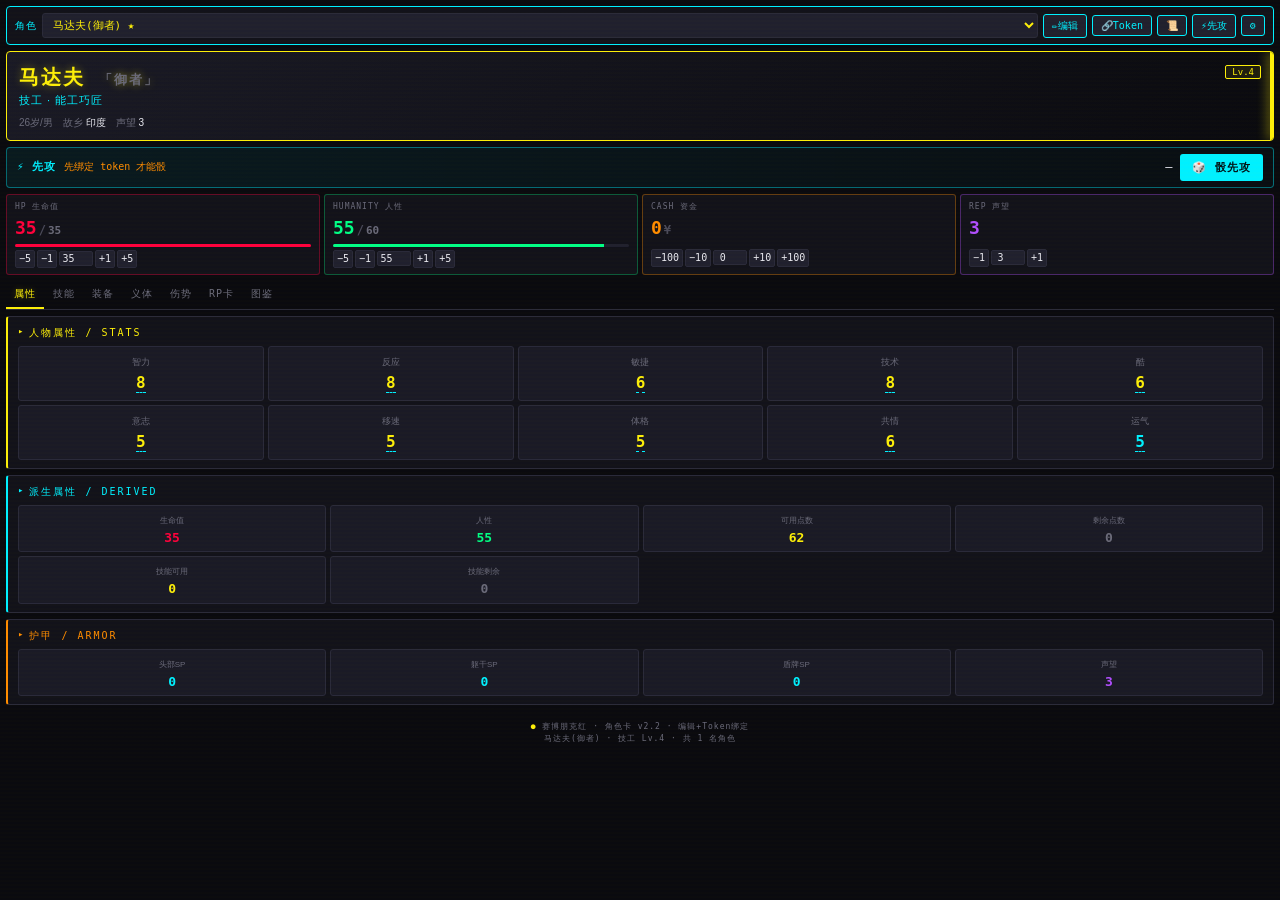
==== index.html @ 2d1e7cb6 "deploy via api" ====
<!DOCTYPE html>
<html lang="zh-CN">
<head>
  <meta charset="UTF-8" />
  <meta name="viewport" content="width=device-width, initial-scale=1.0" />
  <title>赛博朋克红 · 角色卡</title>
  <link rel="icon" type="image/svg+xml" href="./icon.svg" />
  <script type="module" crossorigin src="./assets/main-CQBgsiKJ.js"></script>
  <link rel="modulepreload" crossorigin href="./assets/initiative-YXLlTdGI.js">
  <link rel="stylesheet" crossorigin href="./assets/initiative-C8Qdg8D6.css">
</head>
<body>
  <div id="app"></div>
</body>
</html>
---- assets/initiative-C8Qdg8D6.css ----
:root{--bg: #0a0a0f;--bg-panel: #12121a;--bg-panel-2: #1a1a26;--bg-panel-3: #20202e;--border: #2a2a3a;--border-bright: #3a3a4a;--yellow: #FCEE0A;--cyan: #00F0FF;--red: #FF003C;--green: #00FF85;--orange: #FF8C00;--purple: #B14EFF;--text: #e8e8f0;--muted: #6a6a7a;--muted-2: #4a4a5a;--mono: "JetBrains Mono", "Cascadia Code", "Consolas", "MiSans", monospace;--sans: "MiSans", "Microsoft YaHei", "PingFang SC", sans-serif}*{margin:0;padding:0;box-sizing:border-box}html,body{background:var(--bg);color:var(--text);font-family:var(--sans);font-size:12px;line-height:1.5;-webkit-font-smoothing:antialiased}body:before{content:"";position:fixed;inset:0;background:repeating-linear-gradient(0deg,transparent,transparent 2px,rgba(252,238,10,.012) 2px,rgba(252,238,10,.012) 4px);pointer-events:none;z-index:9999}#app{min-height:100vh;padding:6px}.header{background:linear-gradient(135deg,#1a1a26,#0a0a0f);border:1px solid var(--yellow);border-radius:4px;padding:10px 12px;margin-bottom:6px;position:relative;overflow:hidden}.header:after{content:"";position:absolute;top:0;right:0;width:3px;height:100%;background:var(--yellow);box-shadow:0 0 12px var(--yellow)}.header-top{display:flex;justify-content:space-between;align-items:flex-start;gap:8px}.header-name{font-family:var(--mono);font-size:20px;font-weight:700;color:var(--yellow);letter-spacing:2px;text-shadow:0 0 8px rgba(252,238,10,.4)}.header-alias{font-size:11px;color:var(--cyan);letter-spacing:1px}.header-career{font-size:10px;color:var(--muted);font-family:var(--mono);margin-top:2px;text-align:right}.header-career b{color:var(--orange)}.header-meta{display:flex;flex-wrap:wrap;gap:3px 10px;margin-top:6px;font-size:10px;color:var(--muted)}.header-meta b{color:var(--text);font-weight:400}.tag{background:#fcee0a14;border:1px solid var(--yellow);color:var(--yellow);padding:1px 6px;border-radius:2px;font-family:var(--mono);font-size:9px}.tag.cyan{border-color:var(--cyan);color:var(--cyan);background:#00f0ff14}.init-strip{display:flex;align-items:center;gap:8px;background:linear-gradient(90deg,#00f0ff12,#00f0ff05);border:1px solid rgba(0,240,255,.4);border-radius:4px;padding:6px 10px;margin-bottom:6px}.init-strip-left{display:flex;align-items:center;gap:8px;flex:1;min-width:0}.init-strip-label{font-family:var(--mono);font-size:11px;font-weight:700;color:var(--cyan);letter-spacing:1px}.init-strip-formula{font-size:11px;color:var(--text);font-family:var(--mono)}.init-strip-formula b{color:var(--yellow);font-size:14px}.init-strip-formula .warn{color:var(--orange);font-size:10px}.init-strip-result{display:flex;align-items:baseline;gap:4px;font-family:var(--mono);min-width:54px;justify-content:flex-end}.init-strip-result .i-f{color:var(--muted);font-size:10px}.init-strip-result .i-t{color:var(--yellow);font-size:18px;font-weight:700;text-shadow:0 0 8px rgba(252,238,10,.4)}.init-strip-btn{background:var(--cyan);color:#001014;border:none;border-radius:3px;font-family:var(--mono);font-size:11px;font-weight:700;padding:6px 12px;cursor:pointer;letter-spacing:1px;transition:filter .1s,transform .05s}.init-strip-btn:hover{filter:brightness(1.15)}.init-strip-btn:active{transform:translateY(1px)}.init-strip-btn:disabled{opacity:.5;cursor:wait}.trackers{display:grid;grid-template-columns:1fr 1fr 1fr 1fr;gap:4px;margin-bottom:6px}.tracker{background:var(--bg-panel);border:1px solid var(--border);border-radius:3px;padding:6px 8px;position:relative}.tracker.hp{border-color:#ff003c59}.tracker.hum{border-color:#00ff854d}.tracker.cash{border-color:#ff8c0059}.tracker.rep{border-color:#b14eff59}.tracker-label{font-family:var(--mono);font-size:8px;letter-spacing:1px;color:var(--muted);text-transform:uppercase}.tracker-num{font-family:var(--mono);font-size:16px;font-weight:700;display:flex;align-items:baseline;gap:2px;margin:1px 0 3px}.tracker-num .cur{font-size:18px}.tracker-num .sep{color:var(--muted-2);font-size:12px}.tracker-num .max{color:var(--muted);font-size:11px}.hp .tracker-num .cur{color:var(--red)}.hum .tracker-num .cur{color:var(--green)}.cash .tracker-num .cur{color:var(--orange)}.rep .tracker-num .cur{color:var(--purple)}.tracker-bar{height:3px;background:var(--bg-panel-3);border-radius:2px;overflow:hidden}.tracker-bar-fill{height:100%;transition:width .3s}.hp .tracker-bar-fill{background:var(--red);box-shadow:0 0 4px #ff003c80}.hum .tracker-bar-fill{background:var(--green)}.tracker-ctrl{display:flex;gap:2px;margin-top:3px;align-items:center}.tbtn{background:var(--bg-panel-3);border:1px solid var(--border);color:var(--text);min-width:20px;height:18px;border-radius:2px;font-family:var(--mono);font-size:10px;cursor:pointer;display:flex;align-items:center;justify-content:center;padding:0 3px;transition:border-color .1s}.tbtn:hover{border-color:var(--yellow);color:var(--yellow)}.tinput{background:var(--bg-panel-3);border:1px solid var(--border);color:var(--text);width:34px;text-align:center;font-family:var(--mono);font-size:10px;padding:1px 2px;border-radius:2px}.tinput:focus{outline:none;border-color:var(--yellow)}.tabs{display:flex;gap:1px;margin-bottom:6px;border-bottom:1px solid var(--border);overflow-x:auto}.tab{background:none;border:none;border-bottom:2px solid transparent;color:var(--muted);font-family:var(--mono);font-size:10px;padding:6px 8px;cursor:pointer;letter-spacing:1px;transition:all .15s;white-space:nowrap}.tab:hover{color:var(--text)}.tab.active{color:var(--yellow);border-bottom-color:var(--yellow);text-shadow:0 0 6px rgba(252,238,10,.3)}.panel{display:none;animation:fadeIn .15s ease}.panel.active{display:block}@keyframes fadeIn{0%{opacity:0}to{opacity:1}}.section{background:var(--bg-panel);border:1px solid var(--border);border-left:2px solid var(--yellow);border-radius:3px;padding:8px 10px;margin-bottom:6px}.section.cyan{border-left-color:var(--cyan)}.section.red{border-left-color:var(--red)}.section.green{border-left-color:var(--green)}.section.orange{border-left-color:var(--orange)}.section.purple{border-left-color:var(--purple)}.section-title{font-family:var(--mono);font-size:10px;letter-spacing:2px;color:var(--yellow);text-transform:uppercase;margin-bottom:6px;display:flex;align-items:center;gap:4px}.section.cyan .section-title{color:var(--cyan)}.section.red .section-title{color:var(--red)}.section.green .section-title{color:var(--green)}.section.orange .section-title{color:var(--orange)}.section.purple .section-title{color:var(--purple)}.section-title:before{content:"▸";font-size:9px}.section-title .count{margin-left:auto;font-size:8px;color:var(--muted);background:var(--bg-panel-3);padding:1px 5px;border-radius:2px}.stats-grid{display:grid;grid-template-columns:repeat(5,1fr);gap:4px}.stat-mini{background:var(--bg-panel-2);border:1px solid var(--border);border-radius:3px;padding:5px 4px;text-align:center;transition:border-color .1s}.stat-mini:hover{border-color:var(--yellow)}.stat-mini .sn{font-size:9px;color:var(--muted)}.stat-mini .sv{font-family:var(--mono);font-size:16px;font-weight:700;color:var(--yellow);display:block;margin-top:1px}.stat-mini.luck .sv{color:var(--cyan)}.derived-grid{display:grid;grid-template-columns:repeat(4,1fr);gap:4px;margin-top:6px}.derived-mini{background:var(--bg-panel-2);border:1px solid var(--border);border-radius:3px;padding:4px;text-align:center}.derived-mini .dn{font-size:8px;color:var(--muted)}.derived-mini .dv{font-family:var(--mono);font-size:13px;font-weight:700;display:block}.skill-cols{display:grid;grid-template-columns:1fr 1fr;gap:10px}.skill-group-title{font-size:9px;color:var(--cyan);font-family:var(--mono);letter-spacing:1px;margin:6px 0 3px;padding-bottom:2px;border-bottom:1px dashed var(--border)}.skill-group-title:first-child{margin-top:0}.skill-row{display:flex;align-items:center;justify-content:space-between;padding:2px 3px;border-radius:2px;font-size:11px;transition:background .1s}.skill-row:hover{background:#fcee0a0d}.skill-name{color:var(--text)}.skill-sub{font-size:8px;color:var(--orange);margin-left:3px}.skill-val{font-family:var(--mono);font-weight:700;min-width:22px;text-align:right;font-size:11px}.skill-val.trained{color:var(--yellow)}.skill-val.untrained{color:var(--muted)}.skill-val.zero{color:var(--muted-2)}.eq-card{background:var(--bg-panel-2);border:1px solid var(--border);border-radius:3px;padding:8px;margin-bottom:6px}.eq-name{font-family:var(--mono);font-size:12px;font-weight:700;color:var(--red);margin-bottom:4px}.eq-name.cyan{color:var(--cyan)}.eq-name.green{color:var(--green)}.eq-name.purple{color:var(--purple)}.eq-grid{display:grid;grid-template-columns:repeat(2,1fr);gap:2px 10px;font-size:10px;margin-bottom:4px}.eq-grid .label{color:var(--muted)}.eq-grid .val{color:var(--text);font-family:var(--mono)}.eq-note{font-size:10px;color:var(--muted);line-height:1.5;border-top:1px dashed var(--border);padding-top:4px;margin-top:4px}.cyber-summary{display:flex;gap:10px;font-size:9px;font-family:var(--mono);margin-bottom:6px;flex-wrap:wrap}.cyber-summary span{color:var(--muted)}.cyber-summary b{color:var(--yellow)}.cyber-eye-title{font-size:9px;color:var(--green);font-family:var(--mono);letter-spacing:1px;margin:4px 0 3px}.collapsible-toggle{width:100%;background:var(--bg-panel-2);border:1px solid var(--border);color:var(--text);font-family:var(--mono);font-size:10px;padding:5px 8px;border-radius:3px;cursor:pointer;text-align:left;margin-bottom:4px;display:flex;justify-content:space-between;align-items:center}.collapsible-toggle:hover{border-color:var(--yellow)}.collapsible-toggle .arrow{color:var(--yellow);transition:transform .2s;font-size:9px}.collapsible-toggle.open .arrow{transform:rotate(90deg)}.collapsible-content{display:none;margin-bottom:6px}.collapsible-content.open{display:block}.table-row{background:var(--bg-panel-2);border-left:2px solid var(--border);border-radius:2px;padding:5px 7px;margin-bottom:3px;font-size:10px;transition:all .1s}.table-row:hover{border-left-color:var(--cyan)}.table-row .tr-head{display:flex;justify-content:space-between;align-items:center;margin-bottom:1px}.table-row .tr-roll{font-family:var(--mono);font-size:9px;color:var(--yellow);background:#fcee0a1a;padding:0 4px;border-radius:2px}.table-row .tr-name{font-weight:700;color:var(--text)}.table-row .tr-effect{color:var(--muted);font-size:9px;line-height:1.4}.lp-field{display:flex;gap:6px;padding:3px 0;border-bottom:1px dashed var(--border);font-size:11px}.lp-field .lp-label{color:var(--muted);min-width:60px;font-size:10px}.lp-field .lp-val{color:var(--text);flex:1}.lp-field .lp-val.empty{color:var(--muted-2);font-style:italic}.backstory{font-size:11px;line-height:1.7;color:var(--text);text-align:justify;text-indent:2em;padding:8px;background:var(--bg-panel-2);border-radius:3px;border-left:2px solid var(--cyan)}.relation-card{background:var(--bg-panel-2);border:1px solid var(--border);border-left:2px solid var(--cyan);border-radius:3px;padding:7px;margin-bottom:5px}.relation-card.enemy{border-left-color:var(--red)}.relation-card.love{border-left-color:var(--purple)}.rc-name{font-weight:700;color:var(--cyan);font-size:12px}.relation-card.enemy .rc-name{color:var(--red)}.relation-card.love .rc-name{color:var(--purple)}.rc-rel{font-size:9px;color:var(--yellow);font-family:var(--mono);margin-left:5px}.rc-desc{font-size:10px;color:var(--muted);line-height:1.5;margin-top:3px}.footer{text-align:center;font-size:8px;color:var(--muted);font-family:var(--mono);padding:10px 0 6px;letter-spacing:1px}.footer .pulse{color:var(--yellow);animation:pulse 2s infinite}@keyframes pulse{0%,to{opacity:.4}50%{opacity:1}}::-webkit-scrollbar{width:5px}::-webkit-scrollbar-track{background:var(--bg)}::-webkit-scrollbar-thumb{background:var(--border);border-radius:3px}::-webkit-scrollbar-thumb:hover{background:var(--yellow)}.toast{position:fixed;bottom:12px;left:50%;transform:translate(-50%);background:var(--bg-panel);border:1px solid var(--yellow);color:var(--yellow);font-family:var(--mono);font-size:10px;padding:5px 12px;border-radius:3px;box-shadow:0 0 10px #fcee0a4d;z-index:1000;animation:toastIn .2s ease}@keyframes toastIn{0%{opacity:0;transform:translate(-50%,6px)}to{opacity:1;transform:translate(-50%)}}.empty{color:var(--muted-2);font-size:10px;padding:6px;font-style:italic}.roster-bar{display:flex;align-items:center;gap:5px;background:var(--bg-panel);border:1px solid var(--cyan);border-radius:4px;padding:6px 8px;margin-bottom:6px}.roster-label{font-family:var(--mono);font-size:10px;color:var(--cyan);letter-spacing:1px;white-space:nowrap}.roster-select{flex:1;min-width:0;background:var(--bg-panel-3);border:1px solid var(--border);color:var(--yellow);font-family:var(--mono);font-size:11px;padding:4px 6px;border-radius:3px;cursor:pointer}.roster-select:focus{outline:none;border-color:var(--yellow)}.roster-btn{background:var(--bg-panel-3);border:1px solid var(--cyan);color:var(--cyan);font-family:var(--mono);font-size:10px;padding:4px 8px;border-radius:3px;cursor:pointer;white-space:nowrap;transition:all .15s}.roster-btn:hover{background:var(--cyan);color:var(--bg)}a.roster-btn{text-decoration:none;display:inline-flex;align-items:center}.roster-btn:disabled{opacity:.5;cursor:wait}.roster-btn.danger{border-color:var(--red);color:var(--red);padding:4px 6px}.roster-btn.danger:hover{background:var(--red);color:#fff}.roster-btn.active{background:var(--yellow);color:var(--bg);border-color:var(--yellow)}.roster-menu-wrap{position:relative}.roster-menu{position:absolute;right:0;top:calc(100% + 6px);z-index:1000;min-width:168px;display:flex;flex-direction:column;gap:2px;background:var(--bg-panel);border:1px solid var(--cyan);border-radius:4px;padding:5px;box-shadow:0 6px 18px #0000008c}.roster-menu-item{display:block;width:100%;text-align:left;text-decoration:none;background:transparent;border:1px solid transparent;color:var(--cyan);font-family:var(--mono);font-size:11px;padding:6px 10px;border-radius:3px;cursor:pointer;white-space:nowrap;transition:all .15s}.roster-menu-item:hover{background:var(--bg-panel-3);border-color:var(--cyan)}.roster-menu-item:disabled{opacity:.5;cursor:wait}.roster-menu-item.danger{color:var(--red)}.roster-menu-item.danger:hover{background:var(--red);border-color:var(--red);color:#fff}.roster-menu-sep{height:1px;background:var(--border);margin:3px 6px}.edit-input{background:#fcee0a14;border:1px solid var(--yellow);color:var(--yellow);font-family:var(--mono);font-size:11px;padding:1px 4px;border-radius:2px;width:52px;max-width:100%}.edit-input.tiny{width:38px;padding:0 3px}.edit-input:focus{outline:none;background:#fcee0a33}.edit-input[type=text]{width:90px}textarea.edit-input{width:100%!important;min-height:60px;resize:vertical;line-height:1.4}.stat-mini .edit-input,.derived-mini .edit-input,.skill-val .edit-input{text-align:center}.header-name .edit-input{font-size:15px;font-weight:700;width:110px}.header-alias .edit-input{font-size:11px;width:130px}.header-meta .edit-input{width:50px}.token-bound{background:#00f0ff14;border:1px solid var(--cyan);color:var(--cyan);font-family:var(--mono);font-size:10px;padding:4px 8px;margin:4px 6px;border-radius:3px;text-align:center}.token-picker{position:fixed;top:50%;left:50%;transform:translate(-50%,-50%);background:var(--bg-panel-2);border:2px solid var(--cyan);border-radius:6px;width:280px;max-height:320px;display:flex;flex-direction:column;z-index:1000;box-shadow:0 8px 32px #00f0ff4d}.tp-head{background:var(--cyan);color:var(--bg);font-family:var(--mono);font-size:11px;font-weight:700;padding:8px 10px;border-radius:4px 4px 0 0;display:flex;justify-content:space-between;align-items:center}.tp-close{cursor:pointer;font-size:16px;line-height:1}.tp-list{overflow-y:auto;flex:1;padding:4px}.tp-row{display:flex;justify-content:space-between;align-items:center;padding:6px 8px;margin:2px 0;background:var(--bg-panel-3);border:1px solid var(--border);border-radius:3px;cursor:pointer;font-family:var(--mono);font-size:11px;color:var(--text)}.tp-row:hover{border-color:var(--cyan);background:#00f0ff1a}.tp-row.cur{border-color:var(--green)}.tp-name{color:var(--text)}.tp-bind{color:var(--cyan);font-size:10px}.tp-row.cur .tp-bind{color:var(--green)}.tp-unbind{background:transparent;border:1px solid var(--red);color:var(--red);font-family:var(--mono);font-size:10px;padding:6px;margin:6px;border-radius:3px;cursor:pointer}.tp-unbind:hover{background:var(--red);color:#fff}.x2{display:inline-block;background:var(--red);color:#fff;font-size:8px;padding:0 3px;border-radius:2px;margin-left:3px;vertical-align:middle}.dice-val{cursor:pointer;border-bottom:1px dashed var(--cyan);transition:all .15s}.dice-val:hover{color:var(--cyan);text-shadow:0 0 6px rgba(0,240,255,.7);border-bottom-style:solid}.dice-val.dmg{border-bottom-color:var(--red)}.dice-val.dmg:hover{color:var(--red);text-shadow:0 0 6px rgba(255,0,60,.7)}.dice-overlay{position:fixed;inset:0;background:#000000bf;display:flex;align-items:center;justify-content:center;z-index:9999}.dice-modal{width:92%;max-width:460px;max-height:88vh;overflow-y:auto;background:#0d0d0f;border:1px solid var(--cyan);box-shadow:0 0 24px #00f0ff4d,inset 0 0 40px #000c;border-radius:4px;font-family:var(--mono)}.dice-head{display:flex;justify-content:space-between;align-items:center;padding:10px 14px;border-bottom:1px solid rgba(0,240,255,.3);background:linear-gradient(90deg,rgba(0,240,255,.08),transparent)}.dice-title{color:var(--cyan);font-size:14px;font-weight:700;letter-spacing:1px}.dice-close{color:var(--muted);font-size:20px;cursor:pointer;padding:0 4px}.dice-close:hover{color:var(--red)}.dice-body{padding:14px}.dice-formula{color:var(--text);font-size:12px;padding:8px 10px;margin-bottom:12px;background:#fcee0a0d;border-left:3px solid var(--yellow)}.dice-formula .hl,.hl{color:var(--yellow)}.dice-row{display:flex;align-items:center;gap:8px;margin-bottom:10px;font-size:11px;color:var(--text);flex-wrap:wrap}.dice-row>label:first-child{min-width:60px;color:var(--muted)}.dice-row select,.dice-num{background:#000;border:1px solid rgba(0,240,255,.4);color:var(--cyan);font-family:var(--mono);font-size:12px;padding:4px 6px;border-radius:2px}.dice-num{width:56px}.dice-num:focus,.dice-row select:focus{outline:none;border-color:var(--yellow)}.dice-hint{color:var(--muted);font-size:10px}.dice-stepper{display:flex;align-items:center;gap:6px}.dice-stepper span{min-width:20px;text-align:center;color:var(--yellow);font-size:14px}.dice-sbtn{background:transparent;border:1px solid var(--cyan);color:var(--cyan);font-family:var(--mono);font-size:11px;padding:3px 9px;border-radius:2px;cursor:pointer}.dice-sbtn:hover{background:#00f0ff26}.dice-wound{color:var(--red);font-size:11px}.dice-check{display:flex;align-items:center;gap:4px;color:var(--muted);font-size:10px;cursor:pointer}.dice-roll-btn{width:100%;padding:10px;margin-top:6px;background:var(--cyan);color:#000;border:none;font-family:var(--mono);font-size:14px;font-weight:700;letter-spacing:2px;border-radius:3px;cursor:pointer;transition:all .15s}.dice-roll-btn:hover{box-shadow:0 0 16px #00f0ff99;transform:translateY(-1px)}.dice-roll-btn:active{transform:translateY(0)}.dice-roll-btn.red{background:var(--red);color:#fff}.dice-roll-btn.red:hover{box-shadow:0 0 16px #ff003c99}.dice-roll-btn.dark{background:#1a1a1f;color:var(--red);border:1px solid var(--red)}.dice-roll-btn.dark:hover{background:var(--red);color:#fff}.dice-result{padding:14px;border-top:1px solid rgba(0,240,255,.3);background:#00000080}.dice-dice-row{display:flex;align-items:center;gap:6px;justify-content:center;margin-bottom:10px;flex-wrap:wrap}.dice-dice-row.small{margin-bottom:6px}.die-face{display:inline-flex;align-items:center;justify-content:center;width:36px;height:36px;font-size:17px;font-weight:700;background:linear-gradient(135deg,#1a1a22,#0a0a0e);border:2px solid var(--cyan);color:var(--cyan);border-radius:6px;box-shadow:0 2px 8px #0009;animation:die-pop .3s ease-out}.die-face.crit{border-color:var(--yellow);color:var(--yellow);box-shadow:0 0 12px #fcee0a80}.die-face.fumble{border-color:var(--red);color:var(--red);box-shadow:0 0 12px #ff003c80}.die-face.six{border-color:var(--green);color:var(--green)}.die-face.bonus{border-color:var(--muted);color:var(--muted);width:28px;height:28px;font-size:13px}.die-op{color:var(--text);font-size:16px}@keyframes die-pop{0%{transform:scale(.3) rotate(-20deg);opacity:0}60%{transform:scale(1.15) rotate(5deg)}to{transform:scale(1) rotate(0);opacity:1}}.dice-calc{text-align:center;color:var(--text);font-size:12px;margin-bottom:8px}.dice-verdict{text-align:center;margin-bottom:4px}.verd{font-size:17px;font-weight:700;letter-spacing:3px}.verd.success{color:var(--green);text-shadow:0 0 10px rgba(0,255,133,.6)}.verd.fail{color:var(--red);text-shadow:0 0 10px rgba(255,0,60,.6)}.verd.crit{color:var(--yellow);text-shadow:0 0 14px rgba(252,238,10,.8);font-size:20px}.verd.fumble{color:var(--red);text-shadow:0 0 14px rgba(255,0,60,.9);font-size:20px}.verd.dmg{color:var(--orange);text-shadow:0 0 10px rgba(255,153,0,.6)}.dice-injury-alert{margin-top:10px;padding:10px;text-align:center;border:1px solid var(--red);border-radius:3px;background:#ff003c1a;color:var(--red);font-size:12px}.dice-injury-btns{display:flex;gap:8px;justify-content:center;margin-top:8px}.dice-injury-result{margin-top:10px;padding:10px;border:1px solid var(--orange);border-radius:3px;background:#ff99000f}.inj-name{color:var(--orange);font-size:13px;font-weight:700;text-align:center;margin-bottom:6px}.inj-effect{color:var(--text);font-size:11px;line-height:1.5;margin-bottom:6px}.inj-cure{color:var(--muted);font-size:10px}.death-save-box{display:flex;align-items:center;justify-content:space-between;gap:10px;flex-wrap:wrap}.ds-desc{color:var(--muted);font-size:11px;flex:1;min-width:200px}.ds-desc b{color:var(--yellow)}.ds-btn{background:#1a1a1f;border:1px solid var(--red);color:var(--red);font-family:var(--mono);font-size:12px;font-weight:700;padding:8px 16px;border-radius:3px;cursor:pointer}.ds-btn:hover{background:var(--red);color:#fff;box-shadow:0 0 12px #ff003c80}.section.dark .section-title{color:var(--red);border-color:var(--red)}.hist-badge{position:absolute;top:-5px;right:-5px;background:var(--red);color:#fff;font-size:9px;min-width:15px;height:15px;line-height:15px;border-radius:8px;text-align:center;padding:0 3px}#history-btn{position:relative}.hist-panel{position:absolute;inset:44px 0 0;background:#08080af7;z-index:500;display:flex;flex-direction:column;border-top:2px solid var(--cyan);animation:hist-slide .2s ease-out}@keyframes hist-slide{0%{transform:translateY(-12px);opacity:0}to{transform:translateY(0);opacity:1}}.hist-panel-head{display:flex;align-items:center;gap:10px;padding:8px 12px;border-bottom:1px solid rgba(0,240,255,.25);background:#00f0ff0d}.hist-panel-title{flex:1;color:var(--cyan);font-size:12px;font-weight:700}.hist-clear{color:var(--muted);font-size:10px;cursor:pointer;border:1px solid var(--muted);padding:2px 8px;border-radius:2px}.hist-clear:hover{color:var(--red);border-color:var(--red)}.hist-close{color:var(--muted);font-size:18px;cursor:pointer;padding:0 4px}.hist-close:hover{color:var(--red)}.hist-fx-bar{display:flex;align-items:center;gap:6px;padding:5px 12px;border-bottom:1px solid rgba(0,240,255,.15);background:#0000004d;font-size:10px}.hist-fx-label{color:var(--muted)}.hist-fx-btn{background:transparent;border:1px solid rgba(0,240,255,.35);color:var(--muted);font-family:var(--mono);font-size:10px;padding:2px 8px;border-radius:2px;cursor:pointer}.hist-fx-btn:hover{border-color:var(--cyan);color:var(--cyan)}.hist-fx-btn.on{background:#00f0ff26;border-color:var(--cyan);color:var(--cyan)}.hist-fx-hint{color:var(--yellow);font-size:9px;margin-left:auto}.hist-list{flex:1;overflow-y:auto;padding:8px 10px;display:flex;flex-direction:column;gap:8px}.hist-empty{color:var(--muted);font-size:11px;text-align:center;padding:30px 0}.hist-item{display:flex;align-items:stretch;gap:0;border-radius:4px;overflow:hidden;background:#14141cd9;border:1px solid rgba(255,255,255,.06)}.hist-bar{width:5px;flex-shrink:0;background:var(--orange)}.hist-item.success .hist-bar{background:var(--green)}.hist-item.fail .hist-bar{background:var(--red)}.hist-item.crit .hist-bar{background:var(--yellow)}.hist-item.fumble .hist-bar{background:var(--red)}.hist-item.dmg .hist-bar{background:var(--orange)}.hist-item.info .hist-bar{background:var(--cyan)}.hist-item.secret .hist-bar{background:var(--purple)}.hist-item.secret{background:#924eb514;border:1px dashed rgba(146,78,181,.4)}.hist-main{flex:1;min-width:0;padding:6px 8px;display:flex;flex-direction:column;gap:3px}.hist-row1{display:flex;align-items:center;gap:6px}.hist-role{font-size:8px;font-weight:700;padding:1px 5px;border-radius:2px;letter-spacing:.5px}.hist-role.gm{background:#8e44ad;color:#fff}.hist-role.pl{background:#3a4a5a;color:#cfd8dc}.hist-name{color:#e8e8f0;font-size:12px;font-weight:700}.hist-char{color:var(--muted);font-size:10px}.hist-gm-tag{color:var(--purple);font-size:9px;border:1px solid var(--purple);padding:0 4px;border-radius:2px}.hist-row2{display:flex;align-items:center;gap:5px;flex-wrap:wrap}.hist-die{display:inline-flex;align-items:center;justify-content:center;min-width:22px;height:22px;padding:0 3px;background:#fff;color:#1a1a22;border-radius:3px;font-size:12px;font-weight:700}.hist-die.crit{background:var(--yellow);color:#1a1400}.hist-die.fumble{background:var(--red);color:#fff}.hist-formula{color:#9aa0b0;font-size:12px}.hist-row3{display:flex;align-items:center;gap:8px}.hist-title{color:var(--muted);font-size:10px}.hist-verdict{font-size:11px;font-weight:700}.hist-verdict.success{color:var(--green)}.hist-verdict.fail{color:var(--red)}.hist-verdict.crit{color:var(--yellow)}.hist-verdict.fumble{color:var(--red)}.hist-verdict.dmg{color:var(--orange)}.hist-verdict.info{color:var(--text)}.hist-verdict.secret{color:var(--purple);font-style:italic}.hist-side{display:flex;flex-direction:column;align-items:flex-end;justify-content:space-between;padding:4px 10px 4px 4px;flex-shrink:0}.hist-time{color:#6a7080;font-size:10px}.hist-total{color:#4dd0e1;font-size:24px;font-weight:800;line-height:1.1;font-family:var(--mono)}.hist-total.crit{color:var(--yellow);text-shadow:0 0 8px rgba(252,238,10,.5)}.hist-total.fumble,.hist-total.fail{color:var(--red)}.hist-total.success{color:var(--green)}.hist-total.dmg{color:var(--orange)}.hist-total.secret{color:var(--purple);font-size:20px}.ra-overlay{position:fixed;inset:0;z-index:10000;display:flex;align-items:center;justify-content:center;background:#00000073;animation:ra-fadein .2s ease-out;cursor:pointer}@keyframes ra-fadein{0%{opacity:0}to{opacity:1}}.ra-overlay.fade-out{opacity:0;transition:opacity .35s}.ra-card{background:#0c0c10;border:2px solid var(--cyan);box-shadow:0 0 40px #00f0ff66,inset 0 0 60px #000000e6;border-radius:8px;padding:20px 28px;text-align:center;font-family:var(--mono);min-width:240px;max-width:90%;animation:ra-pop .25s cubic-bezier(.34,1.56,.64,1)}@keyframes ra-pop{0%{transform:scale(.6);opacity:0}to{transform:scale(1);opacity:1}}.ra-player{color:var(--cyan);font-size:12px;margin-bottom:4px;letter-spacing:1px}.ra-title{color:var(--text);font-size:14px;font-weight:700;margin-bottom:14px}.ra-dice{display:flex;align-items:center;justify-content:center;gap:10px;margin-bottom:14px;flex-wrap:wrap}.ra-die{display:inline-flex;align-items:center;justify-content:center;width:56px;height:56px;font-size:26px;font-weight:700;background:linear-gradient(135deg,#1e1e28,#0a0a10);border:3px solid var(--cyan);color:var(--cyan);border-radius:10px;box-shadow:0 4px 16px #000c}.ra-die.landed{animation:ra-land .3s cubic-bezier(.34,1.56,.64,1)}@keyframes ra-land{0%{transform:scale(1.3) rotate(8deg)}to{transform:scale(1) rotate(0)}}.ra-die.crit{border-color:var(--yellow);color:var(--yellow);box-shadow:0 0 20px #fcee0a99}.ra-die.fumble{border-color:var(--red);color:var(--red);box-shadow:0 0 20px #ff003c99}.ra-card.show-result{animation:ra-glow .5s ease-out}@keyframes ra-glow{0%{box-shadow:0 0 40px #00f0ff66}50%{box-shadow:0 0 60px #00f0ffb3}to{box-shadow:0 0 40px #00f0ff66}}.ra-formula{color:var(--muted);font-size:12px;margin-bottom:8px}.ra-verdict{font-size:22px;font-weight:700;letter-spacing:4px}.ra-verdict.success{color:var(--green);text-shadow:0 0 16px rgba(0,255,133,.7)}.ra-verdict.fail{color:var(--red);text-shadow:0 0 16px rgba(255,0,60,.7)}.ra-verdict.crit{color:var(--yellow);text-shadow:0 0 20px rgba(252,238,10,.9)}.ra-verdict.fumble{color:var(--red);text-shadow:0 0 20px rgba(255,0,60,.9)}.ra-verdict.dmg{color:var(--orange);text-shadow:0 0 16px rgba(255,153,0,.7)}.ra-verdict.info{color:var(--text)}.theme-overlay{position:fixed;inset:0;background:#000000bf;display:flex;align-items:center;justify-content:center;z-index:10001}.theme-modal{width:94%;max-width:470px;max-height:90vh;overflow-y:auto;background:var(--bg-panel);border:1px solid var(--cyan);box-shadow:0 0 24px #00f0ff40;border-radius:4px;font-family:var(--mono)}.theme-body{padding:12px 14px}.th-section-title{color:var(--yellow);font-size:11px;font-weight:700;margin:10px 0 8px;letter-spacing:1px}.th-hint{color:var(--muted);font-size:9px;font-weight:400;margin-left:6px}.th-presets{display:grid;grid-template-columns:repeat(3,1fr);gap:6px}.th-preset{display:flex;flex-direction:column;align-items:center;gap:4px;background:var(--bg);border:1px solid var(--border);padding:8px 4px;border-radius:4px;cursor:pointer;transition:all .15s}.th-preset:hover{border-color:var(--cyan);transform:translateY(-1px)}.th-preset-colors{display:flex;gap:2px}.th-sw{width:14px;height:14px;border-radius:2px;display:inline-block}.th-preset-name{color:var(--text);font-size:10px}.th-group{color:var(--cyan);font-size:10px;font-weight:700;margin:12px 0 4px;padding-bottom:3px;border-bottom:1px solid rgba(0,240,255,.2)}.th-row{display:flex;align-items:center;gap:6px;padding:4px 0;font-size:10px}.th-chip{width:18px;height:18px;border-radius:3px;flex-shrink:0;border:1px solid rgba(255,255,255,.2)}.th-label{flex:1;min-width:0;color:var(--text);font-size:11px;display:flex;flex-direction:column;line-height:1.2}.th-desc{color:var(--muted);font-size:9px}.th-picker{width:26px;height:22px;padding:0;border:1px solid var(--border);background:transparent;cursor:pointer;border-radius:2px}.th-hex{width:62px;background:var(--bg);border:1px solid var(--border);color:var(--cyan);font-family:var(--mono);font-size:10px;padding:3px 5px;border-radius:2px}.th-hex:focus{outline:none;border-color:var(--yellow)}.th-rgb{display:flex;gap:3px}.th-num{width:34px;background:var(--bg);border:1px solid var(--border);color:var(--text);font-family:var(--mono);font-size:10px;padding:3px 2px;border-radius:2px;text-align:center}.th-num:focus{outline:none;border-color:var(--yellow)}.th-actions{margin-top:14px;text-align:center}.th-reset{background:transparent;border:1px solid var(--red);color:var(--red);font-family:var(--mono);font-size:11px;padding:6px 18px;border-radius:3px;cursor:pointer}.th-reset:hover{background:var(--red);color:#fff}.th-empty-custom{grid-column:1 / -1;color:var(--muted);font-size:10px;text-align:center;padding:10px 0;border:1px dashed var(--border);border-radius:4px}.th-preset{position:relative}.th-del{position:absolute;top:-4px;right:-4px;width:14px;height:14px;line-height:12px;background:var(--red);color:#fff;font-size:10px;border-radius:50%;text-align:center;cursor:pointer;display:none}.th-preset:hover .th-del{display:block}.th-custom-bar{display:flex;gap:6px;margin-top:8px}.th-save{flex:1;background:#00f0ff14;border:1px solid var(--cyan);color:var(--cyan);font-family:var(--mono);font-size:11px;padding:6px;border-radius:3px;cursor:pointer}.th-save:hover{background:#00f0ff33}.th-io{background:transparent;border:1px solid var(--border);color:var(--muted);font-family:var(--mono);font-size:10px;padding:6px 10px;border-radius:3px;cursor:pointer}.th-io:hover{border-color:var(--yellow);color:var(--yellow)}.th-save-row,.th-io-row{display:flex;gap:6px;margin-top:6px;align-items:center}.th-name-input{flex:1;background:var(--bg);border:1px solid var(--cyan);color:var(--text);font-family:var(--mono);font-size:11px;padding:6px 8px;border-radius:3px}.th-name-input:focus{outline:none;border-color:var(--yellow)}.th-io-text{flex:1;background:var(--bg);border:1px solid var(--border);color:var(--text);font-family:var(--mono);font-size:9px;padding:6px 8px;border-radius:3px;resize:vertical}.th-io-text:focus{outline:none;border-color:var(--cyan)}.th-confirm{background:var(--green);color:#000;border:none;font-family:var(--mono);font-size:12px;font-weight:700;width:30px;height:30px;border-radius:3px;cursor:pointer;flex-shrink:0}.th-confirm:hover{box-shadow:0 0 8px #00ff8580}.th-cancel{background:transparent;border:1px solid var(--red);color:var(--red);font-family:var(--mono);font-size:12px;width:30px;height:30px;border-radius:3px;cursor:pointer;flex-shrink:0}.th-cancel:hover{background:var(--red);color:#fff}.init-controls{display:flex;gap:5px;flex-wrap:wrap;margin-bottom:10px}.init-btn{background:transparent;border:1px solid var(--cyan);color:var(--cyan);font-family:var(--mono);font-size:11px;padding:5px 10px;border-radius:3px;cursor:pointer}.init-btn:hover{background:#00f0ff26}.init-btn.primary{background:var(--cyan);color:#000;font-weight:700}.init-btn.primary:hover{box-shadow:0 0 10px #00f0ff80}.init-btn.danger{border-color:var(--red);color:var(--red)}.init-btn.danger:hover{background:#ff003c26}.init-list{display:flex;flex-direction:column;gap:5px;margin-bottom:10px}.init-empty{color:var(--muted);font-size:11px;text-align:center;padding:16px 0}.init-row{display:flex;align-items:center;gap:8px;padding:7px 10px;border:1px solid var(--border);border-radius:4px;background:var(--bg-panel);transition:all .15s}.init-row.cur{border-color:var(--yellow);background:#fcee0a12;box-shadow:0 0 12px #fcee0a40}.init-idx{width:22px;height:22px;flex-shrink:0;display:flex;align-items:center;justify-content:center;background:var(--bg);border:1px solid var(--border);border-radius:50%;font-size:11px;color:var(--muted)}.init-row.cur .init-idx{border-color:var(--yellow);color:var(--yellow);font-weight:700}.init-name{flex:1;min-width:0;color:var(--text);font-size:12px;font-weight:700}.init-veh{margin-left:4px}.init-vals{display:flex;align-items:baseline;gap:6px}.init-formula{color:var(--muted);font-size:10px;font-family:var(--mono)}.init-total{color:var(--cyan);font-size:17px;font-weight:800;font-family:var(--mono)}.init-row.cur .init-total{color:var(--yellow);text-shadow:0 0 8px rgba(252,238,10,.5)}.init-acts{display:flex;gap:3px}.init-mini{background:transparent;border:1px solid var(--border);color:var(--muted);font-size:10px;width:22px;height:22px;border-radius:3px;cursor:pointer;padding:0}.init-mini:hover{border-color:var(--cyan);color:var(--cyan)}.init-mini.danger:hover{border-color:var(--red);color:var(--red)}.init-add{display:flex;gap:5px;flex-wrap:wrap;margin-bottom:8px}.init-input{background:var(--bg);border:1px solid var(--border);color:var(--text);font-family:var(--mono);font-size:11px;padding:5px 8px;border-radius:3px;width:110px}.init-input.ref{width:56px}.init-input:focus{outline:none;border-color:var(--cyan)}.init-rules{color:var(--muted);font-size:9px;line-height:1.5}.init-row.hidden-npc{opacity:.45;border-style:dashed}.init-row.hidden-npc .init-name{font-style:italic}.init-gm-badge{color:var(--purple);font-size:10px;font-weight:400;margin-left:6px;border:1px solid var(--purple);border-radius:3px;padding:1px 6px}.init-body{background:var(--bg);color:var(--text);font-family:var(--sans);margin:0}.init-page{padding:10px 12px;display:flex;flex-direction:column;gap:10px}.init-head{display:flex;align-items:center;justify-content:space-between;gap:8px}.init-title{color:var(--cyan);font-size:14px;font-weight:700;letter-spacing:1px}.init-sec{border:1px solid var(--border);border-radius:6px;padding:8px;background:var(--bg-panel)}.init-sec-title{display:flex;align-items:center;justify-content:space-between;gap:6px;font-size:12px;color:var(--cyan);margin-bottom:6px;flex-wrap:wrap}.init-sec-sub{color:var(--muted);font-size:9px;font-weight:400}.init-ref-input{width:42px;background:var(--bg);color:var(--text);border:1px solid var(--border);border-radius:4px;font-size:11px;text-align:center;font-family:var(--mono)}.init-ref-input:focus{outline:none;border-color:var(--cyan)}.init-page .init-row{display:flex;align-items:center;gap:6px}.init-page .init-name{flex:1;min-width:0;overflow:hidden;text-overflow:ellipsis;white-space:nowrap}.trk-body{background:transparent;margin:0;overflow:hidden;font-family:var(--sans);user-select:none;-webkit-user-select:none}.trk-root{background:transparent;padding:6px 4px 4px}.trk-row{display:flex;align-items:flex-start;gap:8px}.trk-grip{flex:none;width:22px;height:32px;margin-top:8px;display:flex;align-items:center;justify-content:center;cursor:grab;color:#ffffff8c;background:#141620e0;border:1px solid rgba(255,255,255,.14);border-radius:6px;box-shadow:0 1px 4px #00000073;transition:color .12s,border-color .12s;touch-action:none}.trk-grip:hover{color:#fff;border-color:#ffffff52}.trk-grip.is-dragging{cursor:grabbing;color:var(--cyan);border-color:var(--cyan)}.trk-grip svg{width:8px;height:14px;display:block;pointer-events:none}.chip{background:#141620e0;color:var(--text);border:1px solid rgba(255,255,255,.14);border-radius:6px;font-size:11px;padding:3px 8px;cursor:pointer;white-space:nowrap;font-family:var(--sans);line-height:1.3;box-shadow:0 1px 3px #00000059;transition:border-color .12s,color .12s}.chip:hover{border-color:var(--cyan);color:var(--cyan)}.chip.warn{background:#b35c00eb;border-color:#e07b00;color:#fff;font-weight:700}.chip.warn:hover{background:#d9700a;color:#fff}.chip.danger{background:#8f1030eb;border-color:#c21640;color:#fff}.chip.danger:hover{background:#b01a40;color:#fff}.trk-round{background:#141620e0;border:1px solid rgba(255,255,255,.14);color:var(--yellow);font-family:var(--mono);font-size:11px;font-weight:700;padding:3px 9px;border-radius:6px;white-space:nowrap}.trk-curname{color:var(--cyan);font-size:12px;overflow:hidden;text-overflow:ellipsis;white-space:nowrap;max-width:150px}.trk-cards{display:flex;gap:4px;align-items:flex-start;overflow-x:auto;overflow-y:hidden;min-width:0;flex:0 1 auto;scrollbar-width:none;-ms-overflow-style:none;overscroll-behavior-x:contain;padding-top:2px}.trk-cards::-webkit-scrollbar{display:none}.trk-empty-chip{align-self:center;color:var(--muted);font-size:11px;white-space:nowrap;background:#141620bf;border:1px dashed rgba(255,255,255,.18);border-radius:8px;padding:6px 14px;margin-top:18px}.trk-card{position:relative;flex:none;width:56px;border-radius:7px;overflow:hidden;background:#0f111aeb;border:2px solid rgba(255,255,255,.1);box-shadow:0 1px 4px #00000073;cursor:default;transition:transform .15s,border-color .15s,box-shadow .15s}.trk-card:hover{border-color:#ffffff52}.trk-card.cur{border-color:var(--cyan);box-shadow:0 0 12px #00f0ff99;transform:translateY(-3px)}.trk-card.hidden-npc{opacity:.45;border-style:dashed}.trk-img{width:56px;height:56px;object-fit:cover;display:block;background:#000}.trk-img.trk-ph{display:flex;align-items:center;justify-content:center;font-size:22px;color:var(--muted);background:#14141d}.trk-mod{position:absolute;top:1px;left:1px;z-index:2;background:#000000b8;color:var(--green);font-family:var(--mono);font-size:9px;font-weight:700;padding:0 3px;border-radius:3px}.trk-hidden-badge{position:absolute;top:1px;right:1px;z-index:2;font-size:10px}.trk-veh-badge{position:absolute;top:15px;right:1px;z-index:2;font-size:10px}.trk-foot{display:flex;flex-direction:column;padding:1px 2px 2px;text-align:center;background:#0f111aeb}.trk-total{font-family:var(--mono);font-size:13px;font-weight:700;color:var(--yellow);line-height:1.15}.trk-card.cur .trk-total{color:var(--cyan)}.trk-name{font-size:8px;color:var(--muted);line-height:1.2;overflow:hidden;text-overflow:ellipsis;white-space:nowrap}.trk-card.cur .trk-name{color:var(--text)}.trk-side{flex:none;display:flex;flex-direction:column;gap:4px;margin-top:2px}.trk-side-row{display:flex;gap:4px;align-items:center;justify-content:flex-end;flex-wrap:wrap;max-width:176px}.trk-pill{display:flex;align-items:center;gap:6px}.ci-head{display:flex;align-items:center;justify-content:space-between;gap:8px}.ci-title{color:var(--cyan);font-size:14px;font-weight:700;letter-spacing:1px}.ci-hint{color:var(--muted);font-size:11px;line-height:1.6;background:var(--bg-panel);border:1px solid var(--border);border-radius:6px;padding:8px 10px}.ci-hint b{color:var(--yellow)}.ci-bar{display:flex;gap:6px;flex-wrap:wrap}.ci-meta{color:var(--muted);font-size:11px}.ci-btn{background:var(--bg-panel-2);color:var(--text);border:1px solid var(--border);border-radius:4px;padding:5px 10px;font-size:12px;cursor:pointer;font-family:var(--sans);transition:all .12s}.ci-btn:hover{background:#00f0ff1f;border-color:var(--cyan)}.ci-btn:disabled{opacity:.35;cursor:not-allowed}.ci-btn.primary{background:var(--cyan);color:#000;font-weight:700;border-color:var(--cyan)}.ci-btn.primary:hover{box-shadow:0 0 10px #00f0ff80}.ci-btn.sm{padding:3px 8px;font-size:11px}.ci-btn.dup{white-space:nowrap}.ci-list{display:flex;flex-direction:column;gap:6px}.ci-empty{color:var(--muted);font-size:12px;text-align:center;padding:24px 12px;line-height:1.8;border:1px dashed var(--border);border-radius:6px}.ci-row{display:flex;align-items:center;gap:8px;background:var(--bg-panel);border:1px solid var(--border);border-radius:6px;padding:6px 8px;transition:border-color .12s}.ci-row.cur{border-color:var(--cyan);box-shadow:0 0 10px #00f0ff59}.ci-img{width:40px;height:40px;border-radius:4px;object-fit:cover;display:block;background:#000;flex:none}.ci-img.ci-ph{display:flex;align-items:center;justify-content:center;font-size:18px;color:var(--muted);background:var(--bg-panel-3)}.ci-main{flex:1;min-width:0;display:flex;flex-direction:column;gap:3px}.ci-name{font-size:12px;font-weight:700;color:var(--text);display:flex;align-items:center;gap:5px;overflow:hidden;text-overflow:ellipsis;white-space:nowrap}.ci-badge{font-size:9px;color:var(--cyan);border:1px solid var(--cyan);border-radius:3px;padding:0 4px;flex:none}.ci-badge.veh{color:var(--orange);border-color:var(--orange)}.ci-refrow{display:flex;align-items:center;gap:5px}.ci-ref-label{color:var(--muted);font-size:10px;font-family:var(--mono)}.ci-ref{width:44px;background:var(--bg);color:var(--text);border:1px solid var(--border);border-radius:4px;font-size:11px;text-align:center;font-family:var(--mono);padding:2px}.ci-ref:focus{outline:none;border-color:var(--cyan)}.ci-val{display:flex;flex-direction:column;align-items:flex-end;gap:1px;flex:none}.ci-formula{color:var(--muted);font-size:10px;font-family:var(--mono)}.ci-total{color:var(--cyan);font-size:18px;font-weight:800;font-family:var(--mono)}.ci-row.cur .ci-total{color:var(--yellow);text-shadow:0 0 8px rgba(252,238,10,.5)}.ci-rules{color:var(--muted);font-size:10px;line-height:1.5}.vp-overlay{position:fixed;inset:0;background:#00000080;display:flex;align-items:center;justify-content:center;z-index:1000}.vp-card{width:90%;max-width:360px;background:var(--bg-panel);border:1px solid var(--border-bright);border-radius:8px;overflow:hidden}.vp-head{display:flex;align-items:center;justify-content:space-between;gap:8px;padding:10px 12px;font-size:12px;color:var(--orange);border-bottom:1px solid var(--border)}.vp-close{cursor:pointer;color:var(--muted);font-size:16px}.vp-close:hover{color:var(--red)}.vp-list{max-height:280px;overflow-y:auto;padding:6px}.vp-row{display:flex;align-items:center;justify-content:space-between;gap:8px;padding:8px 10px;border-radius:5px;cursor:pointer}.vp-row:hover{background:#00f0ff1a}.vp-name{font-size:12px;color:var(--text)}.vp-go{font-size:11px;color:var(--cyan)}.codex{display:flex;flex-direction:column;gap:6px}.codex-loading{color:var(--muted);font-size:11px;padding:16px;text-align:center;font-family:var(--mono)}.codex-empty{color:var(--muted-2);font-size:11px;padding:14px;text-align:center;font-style:italic}.codex-tab{background:var(--bg-panel-2);border:1px solid var(--border);border-radius:3px 3px 0 0;color:var(--muted);font-family:var(--mono);font-size:10px;letter-spacing:1px;padding:5px 10px;cursor:pointer;display:flex;align-items:center;gap:5px;transition:all .12s;border-bottom:none}.codex-tab:hover{color:var(--text)}.codex-tab.active{background:var(--bg-panel-3);color:var(--yellow);border-color:var(--yellow);text-shadow:0 0 6px rgba(252,238,10,.3)}.codex-count{font-size:8px;color:var(--muted);background:var(--bg);padding:0 4px;border-radius:2px}.codex-tab.active .codex-count{color:var(--yellow)}.codex-toolbar{display:flex;gap:6px;align-items:center;flex-wrap:wrap;padding:6px;background:var(--bg-panel-2);border:1px solid var(--border);border-radius:3px}.codex-select,.codex-input{background:var(--bg);border:1px solid var(--border);color:var(--text);font-family:var(--sans);font-size:11px;padding:4px 8px;border-radius:3px}.codex-select:focus,.codex-input:focus{outline:none;border-color:var(--yellow)}.codex-input.search{flex:1;min-width:120px}.codex-pbtn{background:var(--bg-panel-3);border:1px solid var(--border);color:var(--text);font-family:var(--mono);font-size:10px;padding:4px 9px;border-radius:3px;cursor:pointer;transition:all .12s;white-space:nowrap}.codex-pbtn:hover{border-color:var(--yellow);color:var(--yellow)}.codex-pbtn.on{border-color:var(--yellow);color:var(--yellow);background:#fcee0a14}.codex-pbtn.off{opacity:.5;cursor:not-allowed}.codex-pbtn.danger:hover{border-color:var(--red);color:var(--red)}.codex-body{display:flex;flex-direction:column;gap:6px}.codex-meta{color:var(--muted);font-size:9px;font-family:var(--mono)}.codex-list{display:grid;grid-template-columns:repeat(auto-fill,minmax(230px,1fr));gap:6px}.codex-card{background:var(--bg-panel-2);border:1px solid var(--border);border-radius:4px;padding:7px 8px;display:flex;flex-direction:column;gap:5px;transition:border-color .12s}.codex-card:hover{border-color:var(--border-bright)}.cc-hdr{display:flex;align-items:flex-start;justify-content:space-between;gap:6px}.cc-name{font-size:12px;font-weight:700;color:var(--text);line-height:1.3}.cc-price{font-family:var(--mono);font-size:11px;font-weight:700;white-space:nowrap}.cc-tags{display:flex;flex-wrap:wrap;gap:3px}.ctag{font-size:8px;font-family:var(--mono);color:var(--muted);border:1px solid var(--border);border-radius:2px;padding:0 4px;line-height:14px}.ctag.c{color:var(--cyan);border-color:#00f0ff66}.ctag.y{color:var(--yellow);border-color:#fcee0a66}.cc-stats{display:flex;gap:8px}.cs{display:flex;align-items:baseline;gap:4px;font-size:10px}.cs i{font-style:normal;color:var(--muted);font-size:9px}.cs b{font-family:var(--mono);font-weight:700;color:var(--text)}.cc-desc{font-size:10px;color:var(--muted);line-height:1.5;border-top:1px dashed var(--border);padding-top:4px}.codex-pag{display:flex;align-items:center;justify-content:center;gap:8px;padding:4px 0}.codex-pinfo{color:var(--muted);font-size:10px;font-family:var(--mono)}.codex-cyberwrap{display:flex;gap:8px;align-items:flex-start}.codex-figure{flex:none;width:130px;background:var(--bg-panel-2);border:1px solid var(--border);border-radius:4px;padding:8px}.codex-figure-title{color:var(--cyan);font-family:var(--mono);font-size:9px;letter-spacing:1px;margin-bottom:6px}.codex-part-grid{display:grid;grid-template-columns:1fr 1fr;gap:3px}.codex-part{background:var(--bg);border:1px solid var(--border);color:var(--muted);font-size:9px;padding:4px 2px;border-radius:3px;cursor:pointer;text-align:center;transition:all .12s}.codex-part:hover{color:var(--text);border-color:var(--border-bright)}.codex-part.active{color:var(--yellow);border-color:var(--yellow);background:#fcee0a14}.codex-figure-hint{color:var(--muted-2);font-size:8px;margin-top:6px;text-align:center}.codex-cyberlist{flex:1;min-width:0;display:flex;flex-direction:column;gap:6px}.codex-cyberlist .codex-list{grid-template-columns:repeat(auto-fill,minmax(200px,1fr))}.cfg-body{gap:6px}.cfg-wrap{display:flex;gap:8px;align-items:flex-start}.cfg-left{flex:none;width:200px;display:flex;flex-direction:column;gap:6px}.cfg-right{flex:1;min-width:0;display:flex;flex-direction:column;gap:6px}.cfg-title{color:var(--cyan);font-family:var(--mono);font-size:10px;letter-spacing:1px}.cfg-picks{display:flex;flex-direction:column;gap:2px;max-height:320px;overflow-y:auto}.cfg-pick{display:flex;justify-content:space-between;align-items:center;gap:4px;background:var(--bg-panel-2);border:1px solid var(--border);border-radius:3px;color:var(--text);font-size:10px;padding:4px 7px;cursor:pointer;text-align:left;transition:all .1s}.cfg-pick span{color:var(--muted);font-size:8px;font-family:var(--mono)}.cfg-pick:hover{border-color:var(--border-bright)}.cfg-pick.active{border-color:var(--yellow);color:var(--yellow);background:#fcee0a14}.cfg-winfo{background:var(--bg-panel-3);border:1px solid var(--border);border-radius:4px;padding:6px 8px}.cfg-wname{color:var(--yellow);font-size:11px;font-weight:700}.cfg-wmeta{color:var(--muted);font-size:9px;margin-top:2px}.cfg-usage{color:var(--muted);font-size:9px;margin-left:4px}.cfg-slots{display:flex;flex-direction:column;gap:3px}.cfg-slot{display:flex;align-items:center;gap:8px;background:var(--bg-panel-2);border:1px solid var(--border);border-radius:3px;padding:4px 8px}.cfg-slot-idx{color:var(--muted);font-size:9px;font-family:var(--mono)}.cfg-slot-name{flex:1;font-size:11px}.cfg-slot-name.empty{color:var(--muted-2);font-style:italic}.cfg-slot-name.filled{color:var(--cyan);font-weight:700}.cfg-slot-pr{color:var(--yellow);font-size:9px;font-family:var(--mono)}.cfg-loc-chips{display:flex;flex-wrap:wrap;gap:3px}.cfg-mod-act{display:flex;align-items:center;justify-content:flex-end;gap:8px;margin-top:2px}.cfg-installed{color:var(--green);font-size:9px;font-family:var(--mono)}.cfg-sum{display:flex;align-items:center;gap:14px;flex-wrap:wrap;background:var(--bg-panel-3);border:1px solid var(--yellow);border-radius:4px;padding:6px 10px;font-size:11px;color:var(--text)}.cfg-sum b{font-family:var(--mono)}.cfg-right .codex-list{grid-template-columns:1fr}@media (max-width: 620px){.codex-cyberwrap{flex-direction:column}.codex-figure{width:100%}.cfg-wrap{flex-direction:column}.cfg-left{width:100%}}.codex-gtabs{display:flex;gap:3px;flex-wrap:wrap;padding-bottom:5px;border-bottom:1px solid var(--border)}.codex-gtab{background:transparent;border:1px solid var(--border);border-radius:3px;color:var(--muted);font-family:var(--mono);font-size:10px;letter-spacing:.5px;padding:5px 11px;cursor:pointer;transition:all .12s;white-space:nowrap}.codex-gtab:hover{color:var(--text);border-color:var(--border-bright)}.codex-gtab.active{background:#fcee0a17;color:var(--yellow);border-color:var(--yellow);text-shadow:0 0 8px rgba(252,238,10,.35)}.codex-subtabs{display:flex;gap:2px;flex-wrap:wrap}.cc-meta{font-size:9px;color:var(--muted-2);font-family:var(--mono);line-height:1.4}.cc-desc-side{color:var(--muted-2);font-size:9px;margin-top:2px}.cc-desc-side:before{content:"⚠ ";color:var(--orange)}.acpa-card{cursor:pointer}.acpa-card:hover{border-color:var(--yellow)}.acpa-head{display:flex;align-items:center;gap:6px;flex-wrap:wrap;background:var(--bg-panel-3);border:1px solid var(--border);border-radius:4px;padding:7px 9px}.acpa-title{font-size:14px;font-weight:700;color:var(--yellow);letter-spacing:1px}.acpa-lore{font-size:10px;color:var(--muted);line-height:1.65;background:var(--bg-panel-2);border-left:2px solid var(--cyan);border-radius:0 4px 4px 0;padding:7px 10px}.acpa-sect{display:flex;flex-direction:column;gap:5px}.acpa-sect-t{font-family:var(--mono);font-size:10px;color:var(--cyan);letter-spacing:1px;display:flex;align-items:baseline;gap:7px;border-bottom:1px dashed var(--border);padding-bottom:4px}.acpa-sect-n{color:var(--muted);font-size:9px}.acpa-sect-note{color:var(--muted-2);font-size:9px;font-family:var(--sans);letter-spacing:0}
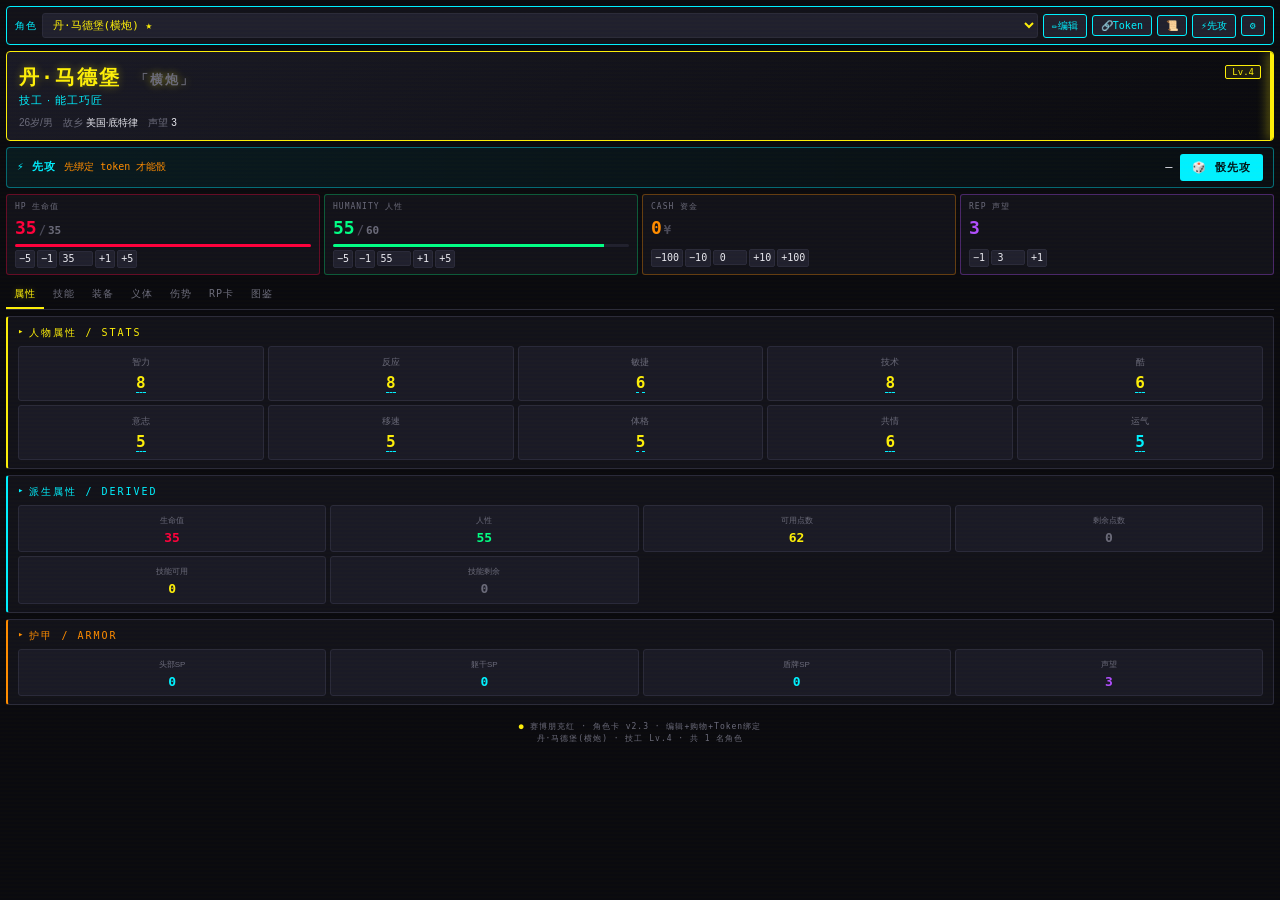
==== commit 04f27243: "v4.7.0 图鉴直购+背包+义体安装+装备增删；模板卡改为丹·马德堡（横炮），出身底特律车坊，挚友线改为卢卡·门德斯" ====
--- a/index.html
+++ b/index.html
@@ -5,9 +5,9 @@
   <meta name="viewport" content="width=device-width, initial-scale=1.0" />
   <title>赛博朋克红 · 角色卡</title>
   <link rel="icon" type="image/svg+xml" href="./icon.svg" />
-  <script type="module" crossorigin src="./assets/main-CQBgsiKJ.js"></script>
-  <link rel="modulepreload" crossorigin href="./assets/initiative-YXLlTdGI.js">
-  <link rel="stylesheet" crossorigin href="./assets/initiative-C8Qdg8D6.css">
+  <script type="module" crossorigin src="./assets/main-BEoIonmc.js"></script>
+  <link rel="modulepreload" crossorigin href="./assets/initiative-B0e-BV3y.js">
+  <link rel="stylesheet" crossorigin href="./assets/initiative-B6WBE7jP.css">
 </head>
 <body>
   <div id="app"></div>
--- a/assets/initiative-B6WBE7jP.css
+++ b/assets/initiative-B6WBE7jP.css
@@ -0,0 +1 @@
+:root{--bg: #0a0a0f;--bg-panel: #12121a;--bg-panel-2: #1a1a26;--bg-panel-3: #20202e;--border: #2a2a3a;--border-bright: #3a3a4a;--yellow: #FCEE0A;--cyan: #00F0FF;--red: #FF003C;--green: #00FF85;--orange: #FF8C00;--purple: #B14EFF;--text: #e8e8f0;--muted: #6a6a7a;--muted-2: #4a4a5a;--mono: "JetBrains Mono", "Cascadia Code", "Consolas", "MiSans", monospace;--sans: "MiSans", "Microsoft YaHei", "PingFang SC", sans-serif}*{margin:0;padding:0;box-sizing:border-box}html,body{background:var(--bg);color:var(--text);font-family:var(--sans);font-size:12px;line-height:1.5;-webkit-font-smoothing:antialiased}body:before{content:"";position:fixed;inset:0;background:repeating-linear-gradient(0deg,transparent,transparent 2px,rgba(252,238,10,.012) 2px,rgba(252,238,10,.012) 4px);pointer-events:none;z-index:9999}#app{min-height:100vh;padding:6px}.header{background:linear-gradient(135deg,#1a1a26,#0a0a0f);border:1px solid var(--yellow);border-radius:4px;padding:10px 12px;margin-bottom:6px;position:relative;overflow:hidden}.header:after{content:"";position:absolute;top:0;right:0;width:3px;height:100%;background:var(--yellow);box-shadow:0 0 12px var(--yellow)}.header-top{display:flex;justify-content:space-between;align-items:flex-start;gap:8px}.header-name{font-family:var(--mono);font-size:20px;font-weight:700;color:var(--yellow);letter-spacing:2px;text-shadow:0 0 8px rgba(252,238,10,.4)}.header-alias{font-size:11px;color:var(--cyan);letter-spacing:1px}.header-career{font-size:10px;color:var(--muted);font-family:var(--mono);margin-top:2px;text-align:right}.header-career b{color:var(--orange)}.header-meta{display:flex;flex-wrap:wrap;gap:3px 10px;margin-top:6px;font-size:10px;color:var(--muted)}.header-meta b{color:var(--text);font-weight:400}.tag{background:#fcee0a14;border:1px solid var(--yellow);color:var(--yellow);padding:1px 6px;border-radius:2px;font-family:var(--mono);font-size:9px}.tag.cyan{border-color:var(--cyan);color:var(--cyan);background:#00f0ff14}.init-strip{display:flex;align-items:center;gap:8px;background:linear-gradient(90deg,#00f0ff12,#00f0ff05);border:1px solid rgba(0,240,255,.4);border-radius:4px;padding:6px 10px;margin-bottom:6px}.init-strip-left{display:flex;align-items:center;gap:8px;flex:1;min-width:0}.init-strip-label{font-family:var(--mono);font-size:11px;font-weight:700;color:var(--cyan);letter-spacing:1px}.init-strip-formula{font-size:11px;color:var(--text);font-family:var(--mono)}.init-strip-formula b{color:var(--yellow);font-size:14px}.init-strip-formula .warn{color:var(--orange);font-size:10px}.init-strip-result{display:flex;align-items:baseline;gap:4px;font-family:var(--mono);min-width:54px;justify-content:flex-end}.init-strip-result .i-f{color:var(--muted);font-size:10px}.init-strip-result .i-t{color:var(--yellow);font-size:18px;font-weight:700;text-shadow:0 0 8px rgba(252,238,10,.4)}.init-strip-btn{background:var(--cyan);color:#001014;border:none;border-radius:3px;font-family:var(--mono);font-size:11px;font-weight:700;padding:6px 12px;cursor:pointer;letter-spacing:1px;transition:filter .1s,transform .05s}.init-strip-btn:hover{filter:brightness(1.15)}.init-strip-btn:active{transform:translateY(1px)}.init-strip-btn:disabled{opacity:.5;cursor:wait}.trackers{display:grid;grid-template-columns:1fr 1fr 1fr 1fr;gap:4px;margin-bottom:6px}.tracker{background:var(--bg-panel);border:1px solid var(--border);border-radius:3px;padding:6px 8px;position:relative}.tracker.hp{border-color:#ff003c59}.tracker.hum{border-color:#00ff854d}.tracker.cash{border-color:#ff8c0059}.tracker.rep{border-color:#b14eff59}.tracker-label{font-family:var(--mono);font-size:8px;letter-spacing:1px;color:var(--muted);text-transform:uppercase}.tracker-num{font-family:var(--mono);font-size:16px;font-weight:700;display:flex;align-items:baseline;gap:2px;margin:1px 0 3px}.tracker-num .cur{font-size:18px}.tracker-num .sep{color:var(--muted-2);font-size:12px}.tracker-num .max{color:var(--muted);font-size:11px}.hp .tracker-num .cur{color:var(--red)}.hum .tracker-num .cur{color:var(--green)}.cash .tracker-num .cur{color:var(--orange)}.rep .tracker-num .cur{color:var(--purple)}.tracker-bar{height:3px;background:var(--bg-panel-3);border-radius:2px;overflow:hidden}.tracker-bar-fill{height:100%;transition:width .3s}.hp .tracker-bar-fill{background:var(--red);box-shadow:0 0 4px #ff003c80}.hum .tracker-bar-fill{background:var(--green)}.tracker-ctrl{display:flex;gap:2px;margin-top:3px;align-items:center}.tbtn{background:var(--bg-panel-3);border:1px solid var(--border);color:var(--text);min-width:20px;height:18px;border-radius:2px;font-family:var(--mono);font-size:10px;cursor:pointer;display:flex;align-items:center;justify-content:center;padding:0 3px;transition:border-color .1s}.tbtn:hover{border-color:var(--yellow);color:var(--yellow)}.tinput{background:var(--bg-panel-3);border:1px solid var(--border);color:var(--text);width:34px;text-align:center;font-family:var(--mono);font-size:10px;padding:1px 2px;border-radius:2px}.tinput:focus{outline:none;border-color:var(--yellow)}.tabs{display:flex;gap:1px;margin-bottom:6px;border-bottom:1px solid var(--border);overflow-x:auto}.tab{background:none;border:none;border-bottom:2px solid transparent;color:var(--muted);font-family:var(--mono);font-size:10px;padding:6px 8px;cursor:pointer;letter-spacing:1px;transition:all .15s;white-space:nowrap}.tab:hover{color:var(--text)}.tab.active{color:var(--yellow);border-bottom-color:var(--yellow);text-shadow:0 0 6px rgba(252,238,10,.3)}.panel{display:none;animation:fadeIn .15s ease}.panel.active{display:block}@keyframes fadeIn{0%{opacity:0}to{opacity:1}}.section{background:var(--bg-panel);border:1px solid var(--border);border-left:2px solid var(--yellow);border-radius:3px;padding:8px 10px;margin-bottom:6px}.section.cyan{border-left-color:var(--cyan)}.section.red{border-left-color:var(--red)}.section.green{border-left-color:var(--green)}.section.orange{border-left-color:var(--orange)}.section.purple{border-left-color:var(--purple)}.section-title{font-family:var(--mono);font-size:10px;letter-spacing:2px;color:var(--yellow);text-transform:uppercase;margin-bottom:6px;display:flex;align-items:center;gap:4px}.section.cyan .section-title{color:var(--cyan)}.section.red .section-title{color:var(--red)}.section.green .section-title{color:var(--green)}.section.orange .section-title{color:var(--orange)}.section.purple .section-title{color:var(--purple)}.section-title:before{content:"▸";font-size:9px}.section-title .count{margin-left:auto;font-size:8px;color:var(--muted);background:var(--bg-panel-3);padding:1px 5px;border-radius:2px}.stats-grid{display:grid;grid-template-columns:repeat(5,1fr);gap:4px}.stat-mini{background:var(--bg-panel-2);border:1px solid var(--border);border-radius:3px;padding:5px 4px;text-align:center;transition:border-color .1s}.stat-mini:hover{border-color:var(--yellow)}.stat-mini .sn{font-size:9px;color:var(--muted)}.stat-mini .sv{font-family:var(--mono);font-size:16px;font-weight:700;color:var(--yellow);display:block;margin-top:1px}.stat-mini.luck .sv{color:var(--cyan)}.derived-grid{display:grid;grid-template-columns:repeat(4,1fr);gap:4px;margin-top:6px}.derived-mini{background:var(--bg-panel-2);border:1px solid var(--border);border-radius:3px;padding:4px;text-align:center}.derived-mini .dn{font-size:8px;color:var(--muted)}.derived-mini .dv{font-family:var(--mono);font-size:13px;font-weight:700;display:block}.skill-cols{display:grid;grid-template-columns:1fr 1fr;gap:10px}.skill-group-title{font-size:9px;color:var(--cyan);font-family:var(--mono);letter-spacing:1px;margin:6px 0 3px;padding-bottom:2px;border-bottom:1px dashed var(--border)}.skill-group-title:first-child{margin-top:0}.skill-row{display:flex;align-items:center;justify-content:space-between;padding:2px 3px;border-radius:2px;font-size:11px;transition:background .1s}.skill-row:hover{background:#fcee0a0d}.skill-name{color:var(--text)}.skill-sub{font-size:8px;color:var(--orange);margin-left:3px}.skill-val{font-family:var(--mono);font-weight:700;min-width:22px;text-align:right;font-size:11px}.skill-val.trained{color:var(--yellow)}.skill-val.untrained{color:var(--muted)}.skill-val.zero{color:var(--muted-2)}.eq-card{background:var(--bg-panel-2);border:1px solid var(--border);border-radius:3px;padding:8px;margin-bottom:6px}.eq-name{font-family:var(--mono);font-size:12px;font-weight:700;color:var(--red);margin-bottom:4px}.eq-name.cyan{color:var(--cyan)}.eq-name.green{color:var(--green)}.eq-name.purple{color:var(--purple)}.eq-grid{display:grid;grid-template-columns:repeat(2,1fr);gap:2px 10px;font-size:10px;margin-bottom:4px}.eq-grid .label{color:var(--muted)}.eq-grid .val{color:var(--text);font-family:var(--mono)}.eq-note{font-size:10px;color:var(--muted);line-height:1.5;border-top:1px dashed var(--border);padding-top:4px;margin-top:4px}.cyber-summary{display:flex;gap:10px;font-size:9px;font-family:var(--mono);margin-bottom:6px;flex-wrap:wrap}.cyber-summary span{color:var(--muted)}.cyber-summary b{color:var(--yellow)}.cyber-eye-title{font-size:9px;color:var(--green);font-family:var(--mono);letter-spacing:1px;margin:4px 0 3px}.collapsible-toggle{width:100%;background:var(--bg-panel-2);border:1px solid var(--border);color:var(--text);font-family:var(--mono);font-size:10px;padding:5px 8px;border-radius:3px;cursor:pointer;text-align:left;margin-bottom:4px;display:flex;justify-content:space-between;align-items:center}.collapsible-toggle:hover{border-color:var(--yellow)}.collapsible-toggle .arrow{color:var(--yellow);transition:transform .2s;font-size:9px}.collapsible-toggle.open .arrow{transform:rotate(90deg)}.collapsible-content{display:none;margin-bottom:6px}.collapsible-content.open{display:block}.table-row{background:var(--bg-panel-2);border-left:2px solid var(--border);border-radius:2px;padding:5px 7px;margin-bottom:3px;font-size:10px;transition:all .1s}.table-row:hover{border-left-color:var(--cyan)}.table-row .tr-head{display:flex;justify-content:space-between;align-items:center;margin-bottom:1px}.table-row .tr-roll{font-family:var(--mono);font-size:9px;color:var(--yellow);background:#fcee0a1a;padding:0 4px;border-radius:2px}.table-row .tr-name{font-weight:700;color:var(--text)}.table-row .tr-effect{color:var(--muted);font-size:9px;line-height:1.4}.lp-field{display:flex;gap:6px;padding:3px 0;border-bottom:1px dashed var(--border);font-size:11px}.lp-field .lp-label{color:var(--muted);min-width:60px;font-size:10px}.lp-field .lp-val{color:var(--text);flex:1}.lp-field .lp-val.empty{color:var(--muted-2);font-style:italic}.backstory{font-size:11px;line-height:1.7;color:var(--text);text-align:justify;text-indent:2em;padding:8px;background:var(--bg-panel-2);border-radius:3px;border-left:2px solid var(--cyan)}.relation-card{background:var(--bg-panel-2);border:1px solid var(--border);border-left:2px solid var(--cyan);border-radius:3px;padding:7px;margin-bottom:5px}.relation-card.enemy{border-left-color:var(--red)}.relation-card.love{border-left-color:var(--purple)}.rc-name{font-weight:700;color:var(--cyan);font-size:12px}.relation-card.enemy .rc-name{color:var(--red)}.relation-card.love .rc-name{color:var(--purple)}.rc-rel{font-size:9px;color:var(--yellow);font-family:var(--mono);margin-left:5px}.rc-desc{font-size:10px;color:var(--muted);line-height:1.5;margin-top:3px}.footer{text-align:center;font-size:8px;color:var(--muted);font-family:var(--mono);padding:10px 0 6px;letter-spacing:1px}.footer .pulse{color:var(--yellow);animation:pulse 2s infinite}@keyframes pulse{0%,to{opacity:.4}50%{opacity:1}}::-webkit-scrollbar{width:5px}::-webkit-scrollbar-track{background:var(--bg)}::-webkit-scrollbar-thumb{background:var(--border);border-radius:3px}::-webkit-scrollbar-thumb:hover{background:var(--yellow)}.toast{position:fixed;bottom:12px;left:50%;transform:translate(-50%);background:var(--bg-panel);border:1px solid var(--yellow);color:var(--yellow);font-family:var(--mono);font-size:10px;padding:5px 12px;border-radius:3px;box-shadow:0 0 10px #fcee0a4d;z-index:1000;animation:toastIn .2s ease}@keyframes toastIn{0%{opacity:0;transform:translate(-50%,6px)}to{opacity:1;transform:translate(-50%)}}.empty{color:var(--muted-2);font-size:10px;padding:6px;font-style:italic}.roster-bar{display:flex;align-items:center;gap:5px;background:var(--bg-panel);border:1px solid var(--cyan);border-radius:4px;padding:6px 8px;margin-bottom:6px}.roster-label{font-family:var(--mono);font-size:10px;color:var(--cyan);letter-spacing:1px;white-space:nowrap}.roster-select{flex:1;min-width:0;background:var(--bg-panel-3);border:1px solid var(--border);color:var(--yellow);font-family:var(--mono);font-size:11px;padding:4px 6px;border-radius:3px;cursor:pointer}.roster-select:focus{outline:none;border-color:var(--yellow)}.roster-btn{background:var(--bg-panel-3);border:1px solid var(--cyan);color:var(--cyan);font-family:var(--mono);font-size:10px;padding:4px 8px;border-radius:3px;cursor:pointer;white-space:nowrap;transition:all .15s}.roster-btn:hover{background:var(--cyan);color:var(--bg)}a.roster-btn{text-decoration:none;display:inline-flex;align-items:center}.roster-btn:disabled{opacity:.5;cursor:wait}.roster-btn.danger{border-color:var(--red);color:var(--red);padding:4px 6px}.roster-btn.danger:hover{background:var(--red);color:#fff}.roster-btn.active{background:var(--yellow);color:var(--bg);border-color:var(--yellow)}.roster-menu-wrap{position:relative}.roster-menu{position:absolute;right:0;top:calc(100% + 6px);z-index:1000;min-width:168px;display:flex;flex-direction:column;gap:2px;background:var(--bg-panel);border:1px solid var(--cyan);border-radius:4px;padding:5px;box-shadow:0 6px 18px #0000008c}.roster-menu-item{display:block;width:100%;text-align:left;text-decoration:none;background:transparent;border:1px solid transparent;color:var(--cyan);font-family:var(--mono);font-size:11px;padding:6px 10px;border-radius:3px;cursor:pointer;white-space:nowrap;transition:all .15s}.roster-menu-item:hover{background:var(--bg-panel-3);border-color:var(--cyan)}.roster-menu-item:disabled{opacity:.5;cursor:wait}.roster-menu-item.danger{color:var(--red)}.roster-menu-item.danger:hover{background:var(--red);border-color:var(--red);color:#fff}.roster-menu-sep{height:1px;background:var(--border);margin:3px 6px}.edit-input{background:#fcee0a14;border:1px solid var(--yellow);color:var(--yellow);font-family:var(--mono);font-size:11px;padding:1px 4px;border-radius:2px;width:52px;max-width:100%}.edit-input.tiny{width:38px;padding:0 3px}.edit-input:focus{outline:none;background:#fcee0a33}.edit-input[type=text]{width:90px}textarea.edit-input{width:100%!important;min-height:60px;resize:vertical;line-height:1.4}.stat-mini .edit-input,.derived-mini .edit-input,.skill-val .edit-input{text-align:center}.header-name .edit-input{font-size:15px;font-weight:700;width:110px}.header-alias .edit-input{font-size:11px;width:130px}.header-meta .edit-input{width:50px}.token-bound{background:#00f0ff14;border:1px solid var(--cyan);color:var(--cyan);font-family:var(--mono);font-size:10px;padding:4px 8px;margin:4px 6px;border-radius:3px;text-align:center}.token-picker{position:fixed;top:50%;left:50%;transform:translate(-50%,-50%);background:var(--bg-panel-2);border:2px solid var(--cyan);border-radius:6px;width:280px;max-height:320px;display:flex;flex-direction:column;z-index:1000;box-shadow:0 8px 32px #00f0ff4d}.tp-head{background:var(--cyan);color:var(--bg);font-family:var(--mono);font-size:11px;font-weight:700;padding:8px 10px;border-radius:4px 4px 0 0;display:flex;justify-content:space-between;align-items:center}.tp-close{cursor:pointer;font-size:16px;line-height:1}.tp-list{overflow-y:auto;flex:1;padding:4px}.tp-row{display:flex;justify-content:space-between;align-items:center;padding:6px 8px;margin:2px 0;background:var(--bg-panel-3);border:1px solid var(--border);border-radius:3px;cursor:pointer;font-family:var(--mono);font-size:11px;color:var(--text)}.tp-row:hover{border-color:var(--cyan);background:#00f0ff1a}.tp-row.cur{border-color:var(--green)}.tp-name{color:var(--text)}.tp-bind{color:var(--cyan);font-size:10px}.tp-row.cur .tp-bind{color:var(--green)}.tp-unbind{background:transparent;border:1px solid var(--red);color:var(--red);font-family:var(--mono);font-size:10px;padding:6px;margin:6px;border-radius:3px;cursor:pointer}.tp-unbind:hover{background:var(--red);color:#fff}.x2{display:inline-block;background:var(--red);color:#fff;font-size:8px;padding:0 3px;border-radius:2px;margin-left:3px;vertical-align:middle}.dice-val{cursor:pointer;border-bottom:1px dashed var(--cyan);transition:all .15s}.dice-val:hover{color:var(--cyan);text-shadow:0 0 6px rgba(0,240,255,.7);border-bottom-style:solid}.dice-val.dmg{border-bottom-color:var(--red)}.dice-val.dmg:hover{color:var(--red);text-shadow:0 0 6px rgba(255,0,60,.7)}.dice-overlay{position:fixed;inset:0;background:#000000bf;display:flex;align-items:center;justify-content:center;z-index:9999}.dice-modal{width:92%;max-width:460px;max-height:88vh;overflow-y:auto;background:#0d0d0f;border:1px solid var(--cyan);box-shadow:0 0 24px #00f0ff4d,inset 0 0 40px #000c;border-radius:4px;font-family:var(--mono)}.dice-head{display:flex;justify-content:space-between;align-items:center;padding:10px 14px;border-bottom:1px solid rgba(0,240,255,.3);background:linear-gradient(90deg,rgba(0,240,255,.08),transparent)}.dice-title{color:var(--cyan);font-size:14px;font-weight:700;letter-spacing:1px}.dice-close{color:var(--muted);font-size:20px;cursor:pointer;padding:0 4px}.dice-close:hover{color:var(--red)}.dice-body{padding:14px}.dice-formula{color:var(--text);font-size:12px;padding:8px 10px;margin-bottom:12px;background:#fcee0a0d;border-left:3px solid var(--yellow)}.dice-formula .hl,.hl{color:var(--yellow)}.dice-row{display:flex;align-items:center;gap:8px;margin-bottom:10px;font-size:11px;color:var(--text);flex-wrap:wrap}.dice-row>label:first-child{min-width:60px;color:var(--muted)}.dice-row select,.dice-num{background:#000;border:1px solid rgba(0,240,255,.4);color:var(--cyan);font-family:var(--mono);font-size:12px;padding:4px 6px;border-radius:2px}.dice-num{width:56px}.dice-num:focus,.dice-row select:focus{outline:none;border-color:var(--yellow)}.dice-hint{color:var(--muted);font-size:10px}.dice-stepper{display:flex;align-items:center;gap:6px}.dice-stepper span{min-width:20px;text-align:center;color:var(--yellow);font-size:14px}.dice-sbtn{background:transparent;border:1px solid var(--cyan);color:var(--cyan);font-family:var(--mono);font-size:11px;padding:3px 9px;border-radius:2px;cursor:pointer}.dice-sbtn:hover{background:#00f0ff26}.dice-wound{color:var(--red);font-size:11px}.dice-check{display:flex;align-items:center;gap:4px;color:var(--muted);font-size:10px;cursor:pointer}.dice-roll-btn{width:100%;padding:10px;margin-top:6px;background:var(--cyan);color:#000;border:none;font-family:var(--mono);font-size:14px;font-weight:700;letter-spacing:2px;border-radius:3px;cursor:pointer;transition:all .15s}.dice-roll-btn:hover{box-shadow:0 0 16px #00f0ff99;transform:translateY(-1px)}.dice-roll-btn:active{transform:translateY(0)}.dice-roll-btn.red{background:var(--red);color:#fff}.dice-roll-btn.red:hover{box-shadow:0 0 16px #ff003c99}.dice-roll-btn.dark{background:#1a1a1f;color:var(--red);border:1px solid var(--red)}.dice-roll-btn.dark:hover{background:var(--red);color:#fff}.dice-result{padding:14px;border-top:1px solid rgba(0,240,255,.3);background:#00000080}.dice-dice-row{display:flex;align-items:center;gap:6px;justify-content:center;margin-bottom:10px;flex-wrap:wrap}.dice-dice-row.small{margin-bottom:6px}.die-face{display:inline-flex;align-items:center;justify-content:center;width:36px;height:36px;font-size:17px;font-weight:700;background:linear-gradient(135deg,#1a1a22,#0a0a0e);border:2px solid var(--cyan);color:var(--cyan);border-radius:6px;box-shadow:0 2px 8px #0009;animation:die-pop .3s ease-out}.die-face.crit{border-color:var(--yellow);color:var(--yellow);box-shadow:0 0 12px #fcee0a80}.die-face.fumble{border-color:var(--red);color:var(--red);box-shadow:0 0 12px #ff003c80}.die-face.six{border-color:var(--green);color:var(--green)}.die-face.bonus{border-color:var(--muted);color:var(--muted);width:28px;height:28px;font-size:13px}.die-op{color:var(--text);font-size:16px}@keyframes die-pop{0%{transform:scale(.3) rotate(-20deg);opacity:0}60%{transform:scale(1.15) rotate(5deg)}to{transform:scale(1) rotate(0);opacity:1}}.dice-calc{text-align:center;color:var(--text);font-size:12px;margin-bottom:8px}.dice-verdict{text-align:center;margin-bottom:4px}.verd{font-size:17px;font-weight:700;letter-spacing:3px}.verd.success{color:var(--green);text-shadow:0 0 10px rgba(0,255,133,.6)}.verd.fail{color:var(--red);text-shadow:0 0 10px rgba(255,0,60,.6)}.verd.crit{color:var(--yellow);text-shadow:0 0 14px rgba(252,238,10,.8);font-size:20px}.verd.fumble{color:var(--red);text-shadow:0 0 14px rgba(255,0,60,.9);font-size:20px}.verd.dmg{color:var(--orange);text-shadow:0 0 10px rgba(255,153,0,.6)}.dice-injury-alert{margin-top:10px;padding:10px;text-align:center;border:1px solid var(--red);border-radius:3px;background:#ff003c1a;color:var(--red);font-size:12px}.dice-injury-btns{display:flex;gap:8px;justify-content:center;margin-top:8px}.dice-injury-result{margin-top:10px;padding:10px;border:1px solid var(--orange);border-radius:3px;background:#ff99000f}.inj-name{color:var(--orange);font-size:13px;font-weight:700;text-align:center;margin-bottom:6px}.inj-effect{color:var(--text);font-size:11px;line-height:1.5;margin-bottom:6px}.inj-cure{color:var(--muted);font-size:10px}.death-save-box{display:flex;align-items:center;justify-content:space-between;gap:10px;flex-wrap:wrap}.ds-desc{color:var(--muted);font-size:11px;flex:1;min-width:200px}.ds-desc b{color:var(--yellow)}.ds-btn{background:#1a1a1f;border:1px solid var(--red);color:var(--red);font-family:var(--mono);font-size:12px;font-weight:700;padding:8px 16px;border-radius:3px;cursor:pointer}.ds-btn:hover{background:var(--red);color:#fff;box-shadow:0 0 12px #ff003c80}.section.dark .section-title{color:var(--red);border-color:var(--red)}.hist-badge{position:absolute;top:-5px;right:-5px;background:var(--red);color:#fff;font-size:9px;min-width:15px;height:15px;line-height:15px;border-radius:8px;text-align:center;padding:0 3px}#history-btn{position:relative}.hist-panel{position:absolute;inset:44px 0 0;background:#08080af7;z-index:500;display:flex;flex-direction:column;border-top:2px solid var(--cyan);animation:hist-slide .2s ease-out}@keyframes hist-slide{0%{transform:translateY(-12px);opacity:0}to{transform:translateY(0);opacity:1}}.hist-panel-head{display:flex;align-items:center;gap:10px;padding:8px 12px;border-bottom:1px solid rgba(0,240,255,.25);background:#00f0ff0d}.hist-panel-title{flex:1;color:var(--cyan);font-size:12px;font-weight:700}.hist-clear{color:var(--muted);font-size:10px;cursor:pointer;border:1px solid var(--muted);padding:2px 8px;border-radius:2px}.hist-clear:hover{color:var(--red);border-color:var(--red)}.hist-close{color:var(--muted);font-size:18px;cursor:pointer;padding:0 4px}.hist-close:hover{color:var(--red)}.hist-fx-bar{display:flex;align-items:center;gap:6px;padding:5px 12px;border-bottom:1px solid rgba(0,240,255,.15);background:#0000004d;font-size:10px}.hist-fx-label{color:var(--muted)}.hist-fx-btn{background:transparent;border:1px solid rgba(0,240,255,.35);color:var(--muted);font-family:var(--mono);font-size:10px;padding:2px 8px;border-radius:2px;cursor:pointer}.hist-fx-btn:hover{border-color:var(--cyan);color:var(--cyan)}.hist-fx-btn.on{background:#00f0ff26;border-color:var(--cyan);color:var(--cyan)}.hist-fx-hint{color:var(--yellow);font-size:9px;margin-left:auto}.hist-list{flex:1;overflow-y:auto;padding:8px 10px;display:flex;flex-direction:column;gap:8px}.hist-empty{color:var(--muted);font-size:11px;text-align:center;padding:30px 0}.hist-item{display:flex;align-items:stretch;gap:0;border-radius:4px;overflow:hidden;background:#14141cd9;border:1px solid rgba(255,255,255,.06)}.hist-bar{width:5px;flex-shrink:0;background:var(--orange)}.hist-item.success .hist-bar{background:var(--green)}.hist-item.fail .hist-bar{background:var(--red)}.hist-item.crit .hist-bar{background:var(--yellow)}.hist-item.fumble .hist-bar{background:var(--red)}.hist-item.dmg .hist-bar{background:var(--orange)}.hist-item.info .hist-bar{background:var(--cyan)}.hist-item.secret .hist-bar{background:var(--purple)}.hist-item.secret{background:#924eb514;border:1px dashed rgba(146,78,181,.4)}.hist-main{flex:1;min-width:0;padding:6px 8px;display:flex;flex-direction:column;gap:3px}.hist-row1{display:flex;align-items:center;gap:6px}.hist-role{font-size:8px;font-weight:700;padding:1px 5px;border-radius:2px;letter-spacing:.5px}.hist-role.gm{background:#8e44ad;color:#fff}.hist-role.pl{background:#3a4a5a;color:#cfd8dc}.hist-name{color:#e8e8f0;font-size:12px;font-weight:700}.hist-char{color:var(--muted);font-size:10px}.hist-gm-tag{color:var(--purple);font-size:9px;border:1px solid var(--purple);padding:0 4px;border-radius:2px}.hist-row2{display:flex;align-items:center;gap:5px;flex-wrap:wrap}.hist-die{display:inline-flex;align-items:center;justify-content:center;min-width:22px;height:22px;padding:0 3px;background:#fff;color:#1a1a22;border-radius:3px;font-size:12px;font-weight:700}.hist-die.crit{background:var(--yellow);color:#1a1400}.hist-die.fumble{background:var(--red);color:#fff}.hist-formula{color:#9aa0b0;font-size:12px}.hist-row3{display:flex;align-items:center;gap:8px}.hist-title{color:var(--muted);font-size:10px}.hist-verdict{font-size:11px;font-weight:700}.hist-verdict.success{color:var(--green)}.hist-verdict.fail{color:var(--red)}.hist-verdict.crit{color:var(--yellow)}.hist-verdict.fumble{color:var(--red)}.hist-verdict.dmg{color:var(--orange)}.hist-verdict.info{color:var(--text)}.hist-verdict.secret{color:var(--purple);font-style:italic}.hist-side{display:flex;flex-direction:column;align-items:flex-end;justify-content:space-between;padding:4px 10px 4px 4px;flex-shrink:0}.hist-time{color:#6a7080;font-size:10px}.hist-total{color:#4dd0e1;font-size:24px;font-weight:800;line-height:1.1;font-family:var(--mono)}.hist-total.crit{color:var(--yellow);text-shadow:0 0 8px rgba(252,238,10,.5)}.hist-total.fumble,.hist-total.fail{color:var(--red)}.hist-total.success{color:var(--green)}.hist-total.dmg{color:var(--orange)}.hist-total.secret{color:var(--purple);font-size:20px}.ra-overlay{position:fixed;inset:0;z-index:10000;display:flex;align-items:center;justify-content:center;background:#00000073;animation:ra-fadein .2s ease-out;cursor:pointer}@keyframes ra-fadein{0%{opacity:0}to{opacity:1}}.ra-overlay.fade-out{opacity:0;transition:opacity .35s}.ra-card{background:#0c0c10;border:2px solid var(--cyan);box-shadow:0 0 40px #00f0ff66,inset 0 0 60px #000000e6;border-radius:8px;padding:20px 28px;text-align:center;font-family:var(--mono);min-width:240px;max-width:90%;animation:ra-pop .25s cubic-bezier(.34,1.56,.64,1)}@keyframes ra-pop{0%{transform:scale(.6);opacity:0}to{transform:scale(1);opacity:1}}.ra-player{color:var(--cyan);font-size:12px;margin-bottom:4px;letter-spacing:1px}.ra-title{color:var(--text);font-size:14px;font-weight:700;margin-bottom:14px}.ra-dice{display:flex;align-items:center;justify-content:center;gap:10px;margin-bottom:14px;flex-wrap:wrap}.ra-die{display:inline-flex;align-items:center;justify-content:center;width:56px;height:56px;font-size:26px;font-weight:700;background:linear-gradient(135deg,#1e1e28,#0a0a10);border:3px solid var(--cyan);color:var(--cyan);border-radius:10px;box-shadow:0 4px 16px #000c}.ra-die.landed{animation:ra-land .3s cubic-bezier(.34,1.56,.64,1)}@keyframes ra-land{0%{transform:scale(1.3) rotate(8deg)}to{transform:scale(1) rotate(0)}}.ra-die.crit{border-color:var(--yellow);color:var(--yellow);box-shadow:0 0 20px #fcee0a99}.ra-die.fumble{border-color:var(--red);color:var(--red);box-shadow:0 0 20px #ff003c99}.ra-card.show-result{animation:ra-glow .5s ease-out}@keyframes ra-glow{0%{box-shadow:0 0 40px #00f0ff66}50%{box-shadow:0 0 60px #00f0ffb3}to{box-shadow:0 0 40px #00f0ff66}}.ra-formula{color:var(--muted);font-size:12px;margin-bottom:8px}.ra-verdict{font-size:22px;font-weight:700;letter-spacing:4px}.ra-verdict.success{color:var(--green);text-shadow:0 0 16px rgba(0,255,133,.7)}.ra-verdict.fail{color:var(--red);text-shadow:0 0 16px rgba(255,0,60,.7)}.ra-verdict.crit{color:var(--yellow);text-shadow:0 0 20px rgba(252,238,10,.9)}.ra-verdict.fumble{color:var(--red);text-shadow:0 0 20px rgba(255,0,60,.9)}.ra-verdict.dmg{color:var(--orange);text-shadow:0 0 16px rgba(255,153,0,.7)}.ra-verdict.info{color:var(--text)}.theme-overlay{position:fixed;inset:0;background:#000000bf;display:flex;align-items:center;justify-content:center;z-index:10001}.theme-modal{width:94%;max-width:470px;max-height:90vh;overflow-y:auto;background:var(--bg-panel);border:1px solid var(--cyan);box-shadow:0 0 24px #00f0ff40;border-radius:4px;font-family:var(--mono)}.theme-body{padding:12px 14px}.th-section-title{color:var(--yellow);font-size:11px;font-weight:700;margin:10px 0 8px;letter-spacing:1px}.th-hint{color:var(--muted);font-size:9px;font-weight:400;margin-left:6px}.th-presets{display:grid;grid-template-columns:repeat(3,1fr);gap:6px}.th-preset{display:flex;flex-direction:column;align-items:center;gap:4px;background:var(--bg);border:1px solid var(--border);padding:8px 4px;border-radius:4px;cursor:pointer;transition:all .15s}.th-preset:hover{border-color:var(--cyan);transform:translateY(-1px)}.th-preset-colors{display:flex;gap:2px}.th-sw{width:14px;height:14px;border-radius:2px;display:inline-block}.th-preset-name{color:var(--text);font-size:10px}.th-group{color:var(--cyan);font-size:10px;font-weight:700;margin:12px 0 4px;padding-bottom:3px;border-bottom:1px solid rgba(0,240,255,.2)}.th-row{display:flex;align-items:center;gap:6px;padding:4px 0;font-size:10px}.th-chip{width:18px;height:18px;border-radius:3px;flex-shrink:0;border:1px solid rgba(255,255,255,.2)}.th-label{flex:1;min-width:0;color:var(--text);font-size:11px;display:flex;flex-direction:column;line-height:1.2}.th-desc{color:var(--muted);font-size:9px}.th-picker{width:26px;height:22px;padding:0;border:1px solid var(--border);background:transparent;cursor:pointer;border-radius:2px}.th-hex{width:62px;background:var(--bg);border:1px solid var(--border);color:var(--cyan);font-family:var(--mono);font-size:10px;padding:3px 5px;border-radius:2px}.th-hex:focus{outline:none;border-color:var(--yellow)}.th-rgb{display:flex;gap:3px}.th-num{width:34px;background:var(--bg);border:1px solid var(--border);color:var(--text);font-family:var(--mono);font-size:10px;padding:3px 2px;border-radius:2px;text-align:center}.th-num:focus{outline:none;border-color:var(--yellow)}.th-actions{margin-top:14px;text-align:center}.th-reset{background:transparent;border:1px solid var(--red);color:var(--red);font-family:var(--mono);font-size:11px;padding:6px 18px;border-radius:3px;cursor:pointer}.th-reset:hover{background:var(--red);color:#fff}.th-empty-custom{grid-column:1 / -1;color:var(--muted);font-size:10px;text-align:center;padding:10px 0;border:1px dashed var(--border);border-radius:4px}.th-preset{position:relative}.th-del{position:absolute;top:-4px;right:-4px;width:14px;height:14px;line-height:12px;background:var(--red);color:#fff;font-size:10px;border-radius:50%;text-align:center;cursor:pointer;display:none}.th-preset:hover .th-del{display:block}.th-custom-bar{display:flex;gap:6px;margin-top:8px}.th-save{flex:1;background:#00f0ff14;border:1px solid var(--cyan);color:var(--cyan);font-family:var(--mono);font-size:11px;padding:6px;border-radius:3px;cursor:pointer}.th-save:hover{background:#00f0ff33}.th-io{background:transparent;border:1px solid var(--border);color:var(--muted);font-family:var(--mono);font-size:10px;padding:6px 10px;border-radius:3px;cursor:pointer}.th-io:hover{border-color:var(--yellow);color:var(--yellow)}.th-save-row,.th-io-row{display:flex;gap:6px;margin-top:6px;align-items:center}.th-name-input{flex:1;background:var(--bg);border:1px solid var(--cyan);color:var(--text);font-family:var(--mono);font-size:11px;padding:6px 8px;border-radius:3px}.th-name-input:focus{outline:none;border-color:var(--yellow)}.th-io-text{flex:1;background:var(--bg);border:1px solid var(--border);color:var(--text);font-family:var(--mono);font-size:9px;padding:6px 8px;border-radius:3px;resize:vertical}.th-io-text:focus{outline:none;border-color:var(--cyan)}.th-confirm{background:var(--green);color:#000;border:none;font-family:var(--mono);font-size:12px;font-weight:700;width:30px;height:30px;border-radius:3px;cursor:pointer;flex-shrink:0}.th-confirm:hover{box-shadow:0 0 8px #00ff8580}.th-cancel{background:transparent;border:1px solid var(--red);color:var(--red);font-family:var(--mono);font-size:12px;width:30px;height:30px;border-radius:3px;cursor:pointer;flex-shrink:0}.th-cancel:hover{background:var(--red);color:#fff}.init-controls{display:flex;gap:5px;flex-wrap:wrap;margin-bottom:10px}.init-btn{background:transparent;border:1px solid var(--cyan);color:var(--cyan);font-family:var(--mono);font-size:11px;padding:5px 10px;border-radius:3px;cursor:pointer}.init-btn:hover{background:#00f0ff26}.init-btn.primary{background:var(--cyan);color:#000;font-weight:700}.init-btn.primary:hover{box-shadow:0 0 10px #00f0ff80}.init-btn.danger{border-color:var(--red);color:var(--red)}.init-btn.danger:hover{background:#ff003c26}.init-list{display:flex;flex-direction:column;gap:5px;margin-bottom:10px}.init-empty{color:var(--muted);font-size:11px;text-align:center;padding:16px 0}.init-row{display:flex;align-items:center;gap:8px;padding:7px 10px;border:1px solid var(--border);border-radius:4px;background:var(--bg-panel);transition:all .15s}.init-row.cur{border-color:var(--yellow);background:#fcee0a12;box-shadow:0 0 12px #fcee0a40}.init-idx{width:22px;height:22px;flex-shrink:0;display:flex;align-items:center;justify-content:center;background:var(--bg);border:1px solid var(--border);border-radius:50%;font-size:11px;color:var(--muted)}.init-row.cur .init-idx{border-color:var(--yellow);color:var(--yellow);font-weight:700}.init-name{flex:1;min-width:0;color:var(--text);font-size:12px;font-weight:700}.init-veh{margin-left:4px}.init-vals{display:flex;align-items:baseline;gap:6px}.init-formula{color:var(--muted);font-size:10px;font-family:var(--mono)}.init-total{color:var(--cyan);font-size:17px;font-weight:800;font-family:var(--mono)}.init-row.cur .init-total{color:var(--yellow);text-shadow:0 0 8px rgba(252,238,10,.5)}.init-acts{display:flex;gap:3px}.init-mini{background:transparent;border:1px solid var(--border);color:var(--muted);font-size:10px;width:22px;height:22px;border-radius:3px;cursor:pointer;padding:0}.init-mini:hover{border-color:var(--cyan);color:var(--cyan)}.init-mini.danger:hover{border-color:var(--red);color:var(--red)}.init-add{display:flex;gap:5px;flex-wrap:wrap;margin-bottom:8px}.init-input{background:var(--bg);border:1px solid var(--border);color:var(--text);font-family:var(--mono);font-size:11px;padding:5px 8px;border-radius:3px;width:110px}.init-input.ref{width:56px}.init-input:focus{outline:none;border-color:var(--cyan)}.init-rules{color:var(--muted);font-size:9px;line-height:1.5}.init-row.hidden-npc{opacity:.45;border-style:dashed}.init-row.hidden-npc .init-name{font-style:italic}.init-gm-badge{color:var(--purple);font-size:10px;font-weight:400;margin-left:6px;border:1px solid var(--purple);border-radius:3px;padding:1px 6px}.init-body{background:var(--bg);color:var(--text);font-family:var(--sans);margin:0}.init-page{padding:10px 12px;display:flex;flex-direction:column;gap:10px}.init-head{display:flex;align-items:center;justify-content:space-between;gap:8px}.init-title{color:var(--cyan);font-size:14px;font-weight:700;letter-spacing:1px}.init-sec{border:1px solid var(--border);border-radius:6px;padding:8px;background:var(--bg-panel)}.init-sec-title{display:flex;align-items:center;justify-content:space-between;gap:6px;font-size:12px;color:var(--cyan);margin-bottom:6px;flex-wrap:wrap}.init-sec-sub{color:var(--muted);font-size:9px;font-weight:400}.init-ref-input{width:42px;background:var(--bg);color:var(--text);border:1px solid var(--border);border-radius:4px;font-size:11px;text-align:center;font-family:var(--mono)}.init-ref-input:focus{outline:none;border-color:var(--cyan)}.init-page .init-row{display:flex;align-items:center;gap:6px}.init-page .init-name{flex:1;min-width:0;overflow:hidden;text-overflow:ellipsis;white-space:nowrap}.trk-body{background:transparent;margin:0;overflow:hidden;font-family:var(--sans);user-select:none;-webkit-user-select:none}.trk-root{background:transparent;padding:6px 4px 4px}.trk-row{display:flex;align-items:flex-start;gap:8px}.trk-grip{flex:none;width:22px;height:32px;margin-top:8px;display:flex;align-items:center;justify-content:center;cursor:grab;color:#ffffff8c;background:#141620e0;border:1px solid rgba(255,255,255,.14);border-radius:6px;box-shadow:0 1px 4px #00000073;transition:color .12s,border-color .12s;touch-action:none}.trk-grip:hover{color:#fff;border-color:#ffffff52}.trk-grip.is-dragging{cursor:grabbing;color:var(--cyan);border-color:var(--cyan)}.trk-grip svg{width:8px;height:14px;display:block;pointer-events:none}.chip{background:#141620e0;color:var(--text);border:1px solid rgba(255,255,255,.14);border-radius:6px;font-size:11px;padding:3px 8px;cursor:pointer;white-space:nowrap;font-family:var(--sans);line-height:1.3;box-shadow:0 1px 3px #00000059;transition:border-color .12s,color .12s}.chip:hover{border-color:var(--cyan);color:var(--cyan)}.chip.warn{background:#b35c00eb;border-color:#e07b00;color:#fff;font-weight:700}.chip.warn:hover{background:#d9700a;color:#fff}.chip.danger{background:#8f1030eb;border-color:#c21640;color:#fff}.chip.danger:hover{background:#b01a40;color:#fff}.trk-round{background:#141620e0;border:1px solid rgba(255,255,255,.14);color:var(--yellow);font-family:var(--mono);font-size:11px;font-weight:700;padding:3px 9px;border-radius:6px;white-space:nowrap}.trk-curname{color:var(--cyan);font-size:12px;overflow:hidden;text-overflow:ellipsis;white-space:nowrap;max-width:150px}.trk-cards{display:flex;gap:4px;align-items:flex-start;overflow-x:auto;overflow-y:hidden;min-width:0;flex:0 1 auto;scrollbar-width:none;-ms-overflow-style:none;overscroll-behavior-x:contain;padding-top:2px}.trk-cards::-webkit-scrollbar{display:none}.trk-empty-chip{align-self:center;color:var(--muted);font-size:11px;white-space:nowrap;background:#141620bf;border:1px dashed rgba(255,255,255,.18);border-radius:8px;padding:6px 14px;margin-top:18px}.trk-card{position:relative;flex:none;width:56px;border-radius:7px;overflow:hidden;background:#0f111aeb;border:2px solid rgba(255,255,255,.1);box-shadow:0 1px 4px #00000073;cursor:default;transition:transform .15s,border-color .15s,box-shadow .15s}.trk-card:hover{border-color:#ffffff52}.trk-card.cur{border-color:var(--cyan);box-shadow:0 0 12px #00f0ff99;transform:translateY(-3px)}.trk-card.hidden-npc{opacity:.45;border-style:dashed}.trk-img{width:56px;height:56px;object-fit:cover;display:block;background:#000}.trk-img.trk-ph{display:flex;align-items:center;justify-content:center;font-size:22px;color:var(--muted);background:#14141d}.trk-mod{position:absolute;top:1px;left:1px;z-index:2;background:#000000b8;color:var(--green);font-family:var(--mono);font-size:9px;font-weight:700;padding:0 3px;border-radius:3px}.trk-hidden-badge{position:absolute;top:1px;right:1px;z-index:2;font-size:10px}.trk-veh-badge{position:absolute;top:15px;right:1px;z-index:2;font-size:10px}.trk-foot{display:flex;flex-direction:column;padding:1px 2px 2px;text-align:center;background:#0f111aeb}.trk-total{font-family:var(--mono);font-size:13px;font-weight:700;color:var(--yellow);line-height:1.15}.trk-card.cur .trk-total{color:var(--cyan)}.trk-name{font-size:8px;color:var(--muted);line-height:1.2;overflow:hidden;text-overflow:ellipsis;white-space:nowrap}.trk-card.cur .trk-name{color:var(--text)}.trk-side{flex:none;display:flex;flex-direction:column;gap:4px;margin-top:2px}.trk-side-row{display:flex;gap:4px;align-items:center;justify-content:flex-end;flex-wrap:wrap;max-width:176px}.trk-pill{display:flex;align-items:center;gap:6px}.ci-head{display:flex;align-items:center;justify-content:space-between;gap:8px}.ci-title{color:var(--cyan);font-size:14px;font-weight:700;letter-spacing:1px}.ci-hint{color:var(--muted);font-size:11px;line-height:1.6;background:var(--bg-panel);border:1px solid var(--border);border-radius:6px;padding:8px 10px}.ci-hint b{color:var(--yellow)}.ci-bar{display:flex;gap:6px;flex-wrap:wrap}.ci-meta{color:var(--muted);font-size:11px}.ci-btn{background:var(--bg-panel-2);color:var(--text);border:1px solid var(--border);border-radius:4px;padding:5px 10px;font-size:12px;cursor:pointer;font-family:var(--sans);transition:all .12s}.ci-btn:hover{background:#00f0ff1f;border-color:var(--cyan)}.ci-btn:disabled{opacity:.35;cursor:not-allowed}.ci-btn.primary{background:var(--cyan);color:#000;font-weight:700;border-color:var(--cyan)}.ci-btn.primary:hover{box-shadow:0 0 10px #00f0ff80}.ci-btn.sm{padding:3px 8px;font-size:11px}.ci-btn.dup{white-space:nowrap}.ci-list{display:flex;flex-direction:column;gap:6px}.ci-empty{color:var(--muted);font-size:12px;text-align:center;padding:24px 12px;line-height:1.8;border:1px dashed var(--border);border-radius:6px}.ci-row{display:flex;align-items:center;gap:8px;background:var(--bg-panel);border:1px solid var(--border);border-radius:6px;padding:6px 8px;transition:border-color .12s}.ci-row.cur{border-color:var(--cyan);box-shadow:0 0 10px #00f0ff59}.ci-img{width:40px;height:40px;border-radius:4px;object-fit:cover;display:block;background:#000;flex:none}.ci-img.ci-ph{display:flex;align-items:center;justify-content:center;font-size:18px;color:var(--muted);background:var(--bg-panel-3)}.ci-main{flex:1;min-width:0;display:flex;flex-direction:column;gap:3px}.ci-name{font-size:12px;font-weight:700;color:var(--text);display:flex;align-items:center;gap:5px;overflow:hidden;text-overflow:ellipsis;white-space:nowrap}.ci-badge{font-size:9px;color:var(--cyan);border:1px solid var(--cyan);border-radius:3px;padding:0 4px;flex:none}.ci-badge.veh{color:var(--orange);border-color:var(--orange)}.ci-refrow{display:flex;align-items:center;gap:5px}.ci-ref-label{color:var(--muted);font-size:10px;font-family:var(--mono)}.ci-ref{width:44px;background:var(--bg);color:var(--text);border:1px solid var(--border);border-radius:4px;font-size:11px;text-align:center;font-family:var(--mono);padding:2px}.ci-ref:focus{outline:none;border-color:var(--cyan)}.ci-val{display:flex;flex-direction:column;align-items:flex-end;gap:1px;flex:none}.ci-formula{color:var(--muted);font-size:10px;font-family:var(--mono)}.ci-total{color:var(--cyan);font-size:18px;font-weight:800;font-family:var(--mono)}.ci-row.cur .ci-total{color:var(--yellow);text-shadow:0 0 8px rgba(252,238,10,.5)}.ci-rules{color:var(--muted);font-size:10px;line-height:1.5}.vp-overlay{position:fixed;inset:0;background:#00000080;display:flex;align-items:center;justify-content:center;z-index:1000}.vp-card{width:90%;max-width:360px;background:var(--bg-panel);border:1px solid var(--border-bright);border-radius:8px;overflow:hidden}.vp-head{display:flex;align-items:center;justify-content:space-between;gap:8px;padding:10px 12px;font-size:12px;color:var(--orange);border-bottom:1px solid var(--border)}.vp-close{cursor:pointer;color:var(--muted);font-size:16px}.vp-close:hover{color:var(--red)}.vp-list{max-height:280px;overflow-y:auto;padding:6px}.vp-row{display:flex;align-items:center;justify-content:space-between;gap:8px;padding:8px 10px;border-radius:5px;cursor:pointer}.vp-row:hover{background:#00f0ff1a}.vp-name{font-size:12px;color:var(--text)}.vp-go{font-size:11px;color:var(--cyan)}.codex{display:flex;flex-direction:column;gap:6px}.codex-loading{color:var(--muted);font-size:11px;padding:16px;text-align:center;font-family:var(--mono)}.codex-empty{color:var(--muted-2);font-size:11px;padding:14px;text-align:center;font-style:italic}.codex-tab{background:var(--bg-panel-2);border:1px solid var(--border);border-radius:3px 3px 0 0;color:var(--muted);font-family:var(--mono);font-size:10px;letter-spacing:1px;padding:5px 10px;cursor:pointer;display:flex;align-items:center;gap:5px;transition:all .12s;border-bottom:none}.codex-tab:hover{color:var(--text)}.codex-tab.active{background:var(--bg-panel-3);color:var(--yellow);border-color:var(--yellow);text-shadow:0 0 6px rgba(252,238,10,.3)}.codex-count{font-size:8px;color:var(--muted);background:var(--bg);padding:0 4px;border-radius:2px}.codex-tab.active .codex-count{color:var(--yellow)}.codex-toolbar{display:flex;gap:6px;align-items:center;flex-wrap:wrap;padding:6px;background:var(--bg-panel-2);border:1px solid var(--border);border-radius:3px}.codex-select,.codex-input{background:var(--bg);border:1px solid var(--border);color:var(--text);font-family:var(--sans);font-size:11px;padding:4px 8px;border-radius:3px}.codex-select:focus,.codex-input:focus{outline:none;border-color:var(--yellow)}.codex-input.search{flex:1;min-width:120px}.codex-pbtn{background:var(--bg-panel-3);border:1px solid var(--border);color:var(--text);font-family:var(--mono);font-size:10px;padding:4px 9px;border-radius:3px;cursor:pointer;transition:all .12s;white-space:nowrap}.codex-pbtn:hover{border-color:var(--yellow);color:var(--yellow)}.codex-pbtn.on{border-color:var(--yellow);color:var(--yellow);background:#fcee0a14}.codex-pbtn.off{opacity:.5;cursor:not-allowed}.codex-pbtn.danger:hover{border-color:var(--red);color:var(--red)}.codex-body{display:flex;flex-direction:column;gap:6px}.codex-meta{color:var(--muted);font-size:9px;font-family:var(--mono)}.codex-list{display:grid;grid-template-columns:repeat(auto-fill,minmax(230px,1fr));gap:6px}.codex-card{background:var(--bg-panel-2);border:1px solid var(--border);border-radius:4px;padding:7px 8px;display:flex;flex-direction:column;gap:5px;transition:border-color .12s}.codex-card:hover{border-color:var(--border-bright)}.cc-hdr{display:flex;align-items:flex-start;justify-content:space-between;gap:6px}.cc-name{font-size:12px;font-weight:700;color:var(--text);line-height:1.3}.cc-price{font-family:var(--mono);font-size:11px;font-weight:700;white-space:nowrap}.cc-tags{display:flex;flex-wrap:wrap;gap:3px}.ctag{font-size:8px;font-family:var(--mono);color:var(--muted);border:1px solid var(--border);border-radius:2px;padding:0 4px;line-height:14px}.ctag.c{color:var(--cyan);border-color:#00f0ff66}.ctag.y{color:var(--yellow);border-color:#fcee0a66}.cc-stats{display:flex;gap:8px}.cs{display:flex;align-items:baseline;gap:4px;font-size:10px}.cs i{font-style:normal;color:var(--muted);font-size:9px}.cs b{font-family:var(--mono);font-weight:700;color:var(--text)}.cc-desc{font-size:10px;color:var(--muted);line-height:1.5;border-top:1px dashed var(--border);padding-top:4px}.codex-pag{display:flex;align-items:center;justify-content:center;gap:8px;padding:4px 0}.codex-pinfo{color:var(--muted);font-size:10px;font-family:var(--mono)}.codex-cyberwrap{display:flex;gap:8px;align-items:flex-start}.codex-figure{flex:none;width:130px;background:var(--bg-panel-2);border:1px solid var(--border);border-radius:4px;padding:8px}.codex-figure-title{color:var(--cyan);font-family:var(--mono);font-size:9px;letter-spacing:1px;margin-bottom:6px}.codex-part-grid{display:grid;grid-template-columns:1fr 1fr;gap:3px}.codex-part{background:var(--bg);border:1px solid var(--border);color:var(--muted);font-size:9px;padding:4px 2px;border-radius:3px;cursor:pointer;text-align:center;transition:all .12s}.codex-part:hover{color:var(--text);border-color:var(--border-bright)}.codex-part.active{color:var(--yellow);border-color:var(--yellow);background:#fcee0a14}.codex-figure-hint{color:var(--muted-2);font-size:8px;margin-top:6px;text-align:center}.codex-cyberlist{flex:1;min-width:0;display:flex;flex-direction:column;gap:6px}.codex-cyberlist .codex-list{grid-template-columns:repeat(auto-fill,minmax(200px,1fr))}.cfg-body{gap:6px}.cfg-wrap{display:flex;gap:8px;align-items:flex-start}.cfg-left{flex:none;width:200px;display:flex;flex-direction:column;gap:6px}.cfg-right{flex:1;min-width:0;display:flex;flex-direction:column;gap:6px}.cfg-title{color:var(--cyan);font-family:var(--mono);font-size:10px;letter-spacing:1px}.cfg-picks{display:flex;flex-direction:column;gap:2px;max-height:320px;overflow-y:auto}.cfg-pick{display:flex;justify-content:space-between;align-items:center;gap:4px;background:var(--bg-panel-2);border:1px solid var(--border);border-radius:3px;color:var(--text);font-size:10px;padding:4px 7px;cursor:pointer;text-align:left;transition:all .1s}.cfg-pick span{color:var(--muted);font-size:8px;font-family:var(--mono)}.cfg-pick:hover{border-color:var(--border-bright)}.cfg-pick.active{border-color:var(--yellow);color:var(--yellow);background:#fcee0a14}.cfg-winfo{background:var(--bg-panel-3);border:1px solid var(--border);border-radius:4px;padding:6px 8px}.cfg-wname{color:var(--yellow);font-size:11px;font-weight:700}.cfg-wmeta{color:var(--muted);font-size:9px;margin-top:2px}.cfg-usage{color:var(--muted);font-size:9px;margin-left:4px}.cfg-slots{display:flex;flex-direction:column;gap:3px}.cfg-slot{display:flex;align-items:center;gap:8px;background:var(--bg-panel-2);border:1px solid var(--border);border-radius:3px;padding:4px 8px}.cfg-slot-idx{color:var(--muted);font-size:9px;font-family:var(--mono)}.cfg-slot-name{flex:1;font-size:11px}.cfg-slot-name.empty{color:var(--muted-2);font-style:italic}.cfg-slot-name.filled{color:var(--cyan);font-weight:700}.cfg-slot-pr{color:var(--yellow);font-size:9px;font-family:var(--mono)}.cfg-loc-chips{display:flex;flex-wrap:wrap;gap:3px}.cfg-mod-act{display:flex;align-items:center;justify-content:flex-end;gap:8px;margin-top:2px}.cfg-installed{color:var(--green);font-size:9px;font-family:var(--mono)}.cfg-sum{display:flex;align-items:center;gap:14px;flex-wrap:wrap;background:var(--bg-panel-3);border:1px solid var(--yellow);border-radius:4px;padding:6px 10px;font-size:11px;color:var(--text)}.cfg-sum b{font-family:var(--mono)}.cfg-right .codex-list{grid-template-columns:1fr}@media (max-width: 620px){.codex-cyberwrap{flex-direction:column}.codex-figure{width:100%}.cfg-wrap{flex-direction:column}.cfg-left{width:100%}}.codex-gtabs{display:flex;gap:3px;flex-wrap:wrap;padding-bottom:5px;border-bottom:1px solid var(--border)}.codex-gtab{background:transparent;border:1px solid var(--border);border-radius:3px;color:var(--muted);font-family:var(--mono);font-size:10px;letter-spacing:.5px;padding:5px 11px;cursor:pointer;transition:all .12s;white-space:nowrap}.codex-gtab:hover{color:var(--text);border-color:var(--border-bright)}.codex-gtab.active{background:#fcee0a17;color:var(--yellow);border-color:var(--yellow);text-shadow:0 0 8px rgba(252,238,10,.35)}.codex-subtabs{display:flex;gap:2px;flex-wrap:wrap}.cc-meta{font-size:9px;color:var(--muted-2);font-family:var(--mono);line-height:1.4}.cc-desc-side{color:var(--muted-2);font-size:9px;margin-top:2px}.cc-desc-side:before{content:"⚠ ";color:var(--orange)}.acpa-card{cursor:pointer}.acpa-card:hover{border-color:var(--yellow)}.acpa-head{display:flex;align-items:center;gap:6px;flex-wrap:wrap;background:var(--bg-panel-3);border:1px solid var(--border);border-radius:4px;padding:7px 9px}.acpa-title{font-size:14px;font-weight:700;color:var(--yellow);letter-spacing:1px}.acpa-lore{font-size:10px;color:var(--muted);line-height:1.65;background:var(--bg-panel-2);border-left:2px solid var(--cyan);border-radius:0 4px 4px 0;padding:7px 10px}.acpa-sect{display:flex;flex-direction:column;gap:5px}.acpa-sect-t{font-family:var(--mono);font-size:10px;color:var(--cyan);letter-spacing:1px;display:flex;align-items:baseline;gap:7px;border-bottom:1px dashed var(--border);padding-bottom:4px}.acpa-sect-n{color:var(--muted);font-size:9px}.acpa-sect-note{color:var(--muted-2);font-size:9px;font-family:var(--sans);letter-spacing:0}.eq-hrow{display:flex;align-items:flex-start;justify-content:space-between;gap:6px}.eq-act{display:flex;flex-wrap:wrap;gap:4px;margin-top:5px}.eq-act-btn{font-family:var(--mono);font-size:9px;cursor:pointer;background:var(--bg-panel-3);border:1px solid var(--border);color:var(--muted);border-radius:3px;padding:2px 6px;transition:all .15s;white-space:nowrap}.eq-act-btn:hover{border-color:var(--yellow);color:var(--yellow)}.eq-act-btn.sell:hover{border-color:var(--green);color:var(--green)}.eq-act-btn.del:hover{border-color:var(--red);color:var(--red)}.eq-act-btn.mini{padding:2px 4px;font-size:8px}.cc-act{display:flex;justify-content:flex-end;margin-top:5px}.cc-buy{font-family:var(--mono);font-size:10px;font-weight:700;cursor:pointer;background:#fcee0a14;border:1px solid var(--yellow);color:var(--yellow);border-radius:3px;padding:3px 9px;transition:all .15s}.cc-buy:hover{background:#fcee0a33;transform:translateY(-1px)}.cc-buy.off{border-color:var(--red);color:var(--red);background:#ff003c0f;cursor:not-allowed;opacity:.75}.cc-buy.off:hover{transform:none;background:#ff003c0f}.bag-bar{display:flex;align-items:center;gap:10px;flex-wrap:wrap;font-size:9px;font-family:var(--mono);color:var(--muted);background:var(--bg-panel-2);border:1px solid var(--border);border-radius:3px;padding:5px 8px;margin-bottom:6px}.bag-bar .grow{flex:1}.bag-item{background:var(--bg-panel-2);border:1px solid var(--border);border-radius:3px;padding:7px 8px;margin-bottom:5px}.bag-head{display:flex;align-items:baseline;gap:6px;flex-wrap:wrap}.bag-name{font-size:11px;font-weight:700;color:var(--text);font-family:var(--mono)}.bag-cat{font-size:8px;color:var(--cyan);border:1px solid var(--border-bright);border-radius:2px;padding:0 4px;background:var(--bg-panel-3)}.bag-qty{font-size:10px;color:var(--yellow);font-family:var(--mono);font-weight:700}.bag-price{margin-left:auto;font-family:var(--mono);font-size:10px;color:var(--orange)}.bag-price i{color:var(--muted-2);font-style:normal;font-size:9px}.bag-note{font-size:9px;color:var(--muted);line-height:1.5;margin-top:3px;display:-webkit-box;-webkit-line-clamp:2;-webkit-box-orient:vertical;overflow:hidden}.bag-act{display:flex;gap:5px;margin-top:5px}.bag-btn{font-family:var(--mono);font-size:9px;cursor:pointer;background:var(--bg-panel-3);border:1px solid var(--border);color:var(--muted);border-radius:3px;padding:3px 7px;transition:all .15s}.bag-btn.sell:hover{border-color:var(--green);color:var(--green)}.bag-btn.del:hover{border-color:var(--red);color:var(--red)}.bag-btn.add:hover{border-color:var(--cyan);color:var(--cyan)}.shop-overlay{position:fixed;inset:0;background:#000000bf;display:flex;align-items:center;justify-content:center;z-index:10002}.shop-modal{width:94%;max-width:400px;max-height:88vh;overflow-y:auto;background:var(--bg-panel);border:1px solid var(--yellow);box-shadow:0 0 24px #fcee0a38;border-radius:4px;font-family:var(--mono)}.shop-head{display:flex;align-items:center;justify-content:space-between;padding:8px 11px;border-bottom:1px solid var(--border);background:var(--bg-panel-3)}.shop-title{font-size:11px;font-weight:700;color:var(--yellow);letter-spacing:1px}.shop-close{cursor:pointer;color:var(--muted);font-size:16px;line-height:1;padding:0 3px}.shop-close:hover{color:var(--red)}.shop-body{padding:10px 12px 12px;font-size:11px}.shop-iname{font-size:13px;font-weight:700;color:var(--text);margin-bottom:4px}.shop-imeta{display:flex;flex-wrap:wrap;gap:4px;align-items:center;margin-bottom:4px}.shop-inote{font-size:9px;color:var(--muted);line-height:1.55;margin-bottom:7px;border-left:2px solid var(--border-bright);padding-left:6px;max-height:58px;overflow-y:auto}.shop-row{display:flex;align-items:center;gap:8px;padding:4px 0;border-top:1px dashed var(--border)}.shop-row .sl{color:var(--muted);font-size:10px;min-width:34px}.shop-row .sv{color:var(--text);display:flex;align-items:center;gap:5px;flex-wrap:wrap}.shop-row .sv.big{font-size:14px;font-weight:700;color:var(--orange)}.shop-num,.shop-text{background:var(--bg);border:1px solid var(--border);color:var(--text);border-radius:3px;padding:3px 5px;font-family:var(--mono);font-size:11px;width:74px}.shop-text{width:100%}.shop-num:focus,.shop-text:focus{outline:none;border-color:var(--yellow)}.shop-step{display:flex;align-items:center;gap:4px}.shop-sbtn{width:22px;height:22px;line-height:1;cursor:pointer;background:var(--bg);border:1px solid var(--border);color:var(--cyan);border-radius:3px;font-size:13px}.shop-sbtn:hover{background:#00f0ff26}.shop-check{display:flex;align-items:center;gap:6px;font-size:10px;color:var(--text);cursor:pointer}.shop-hint{color:var(--muted-2);font-size:9px}.shop-warn{margin-top:8px;padding:5px 8px;font-size:10px;color:var(--red);border:1px solid var(--red);border-radius:3px;background:#ff003c14}.shop-ok{margin-top:10px;width:100%;padding:7px;cursor:pointer;background:#fcee0a1f;border:1px solid var(--yellow);color:var(--yellow);border-radius:3px;font-family:var(--mono);font-size:12px;font-weight:700;transition:all .15s}.shop-ok:hover{background:#fcee0a40}.shop-ok.off{border-color:var(--red);color:var(--red);background:#ff003c14;cursor:not-allowed}.shop-ok.danger{border-color:var(--red);color:var(--red);background:#ff003c1a}.shop-ok.danger:hover{background:#ff003c38}.shop-ok.ghost{border-color:var(--border);color:var(--muted);background:transparent}.shop-ok.ghost:hover{border-color:var(--muted);color:var(--text)}.shop-confirm{font-size:11px;color:var(--text);line-height:1.7}.shop-btns{display:flex;gap:8px}.bag-btn.install:hover{border-color:var(--cyan);color:var(--cyan)}.eq-name .bag-cat{margin-left:5px;font-size:8px}
